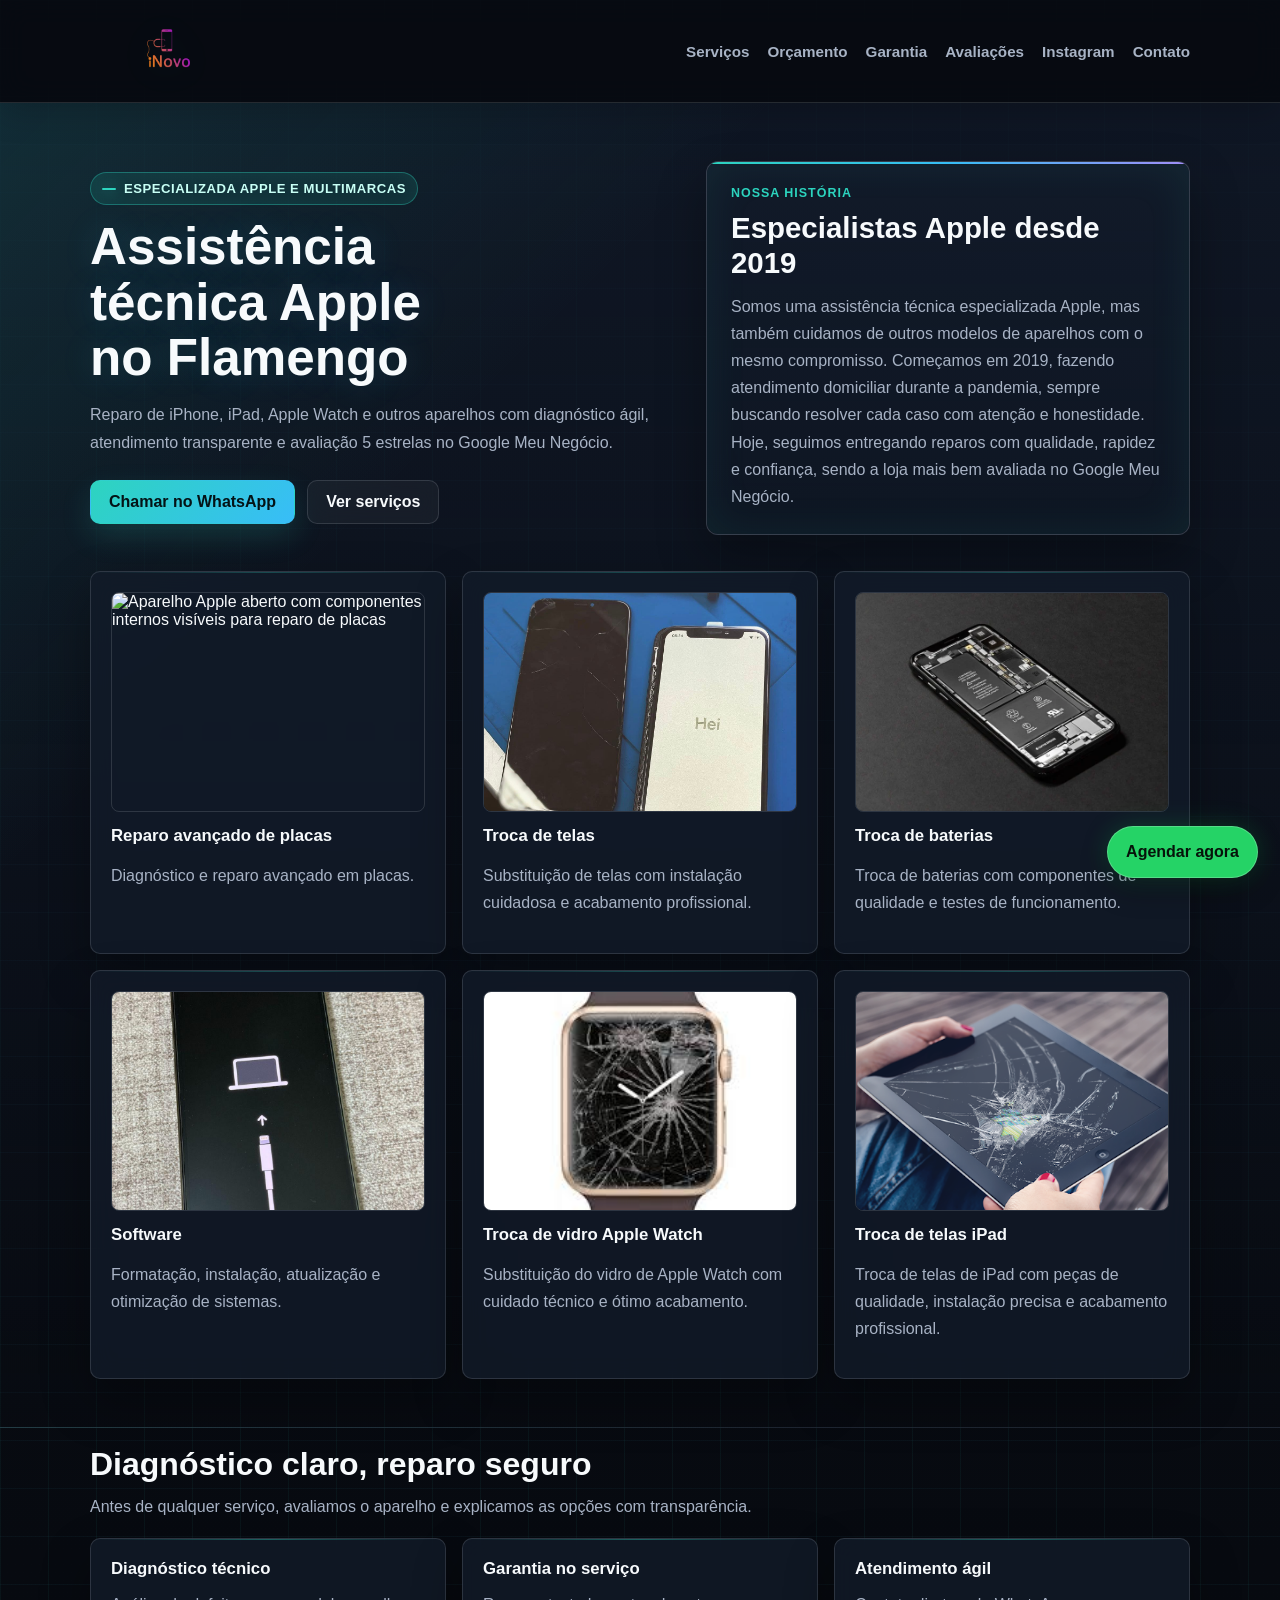
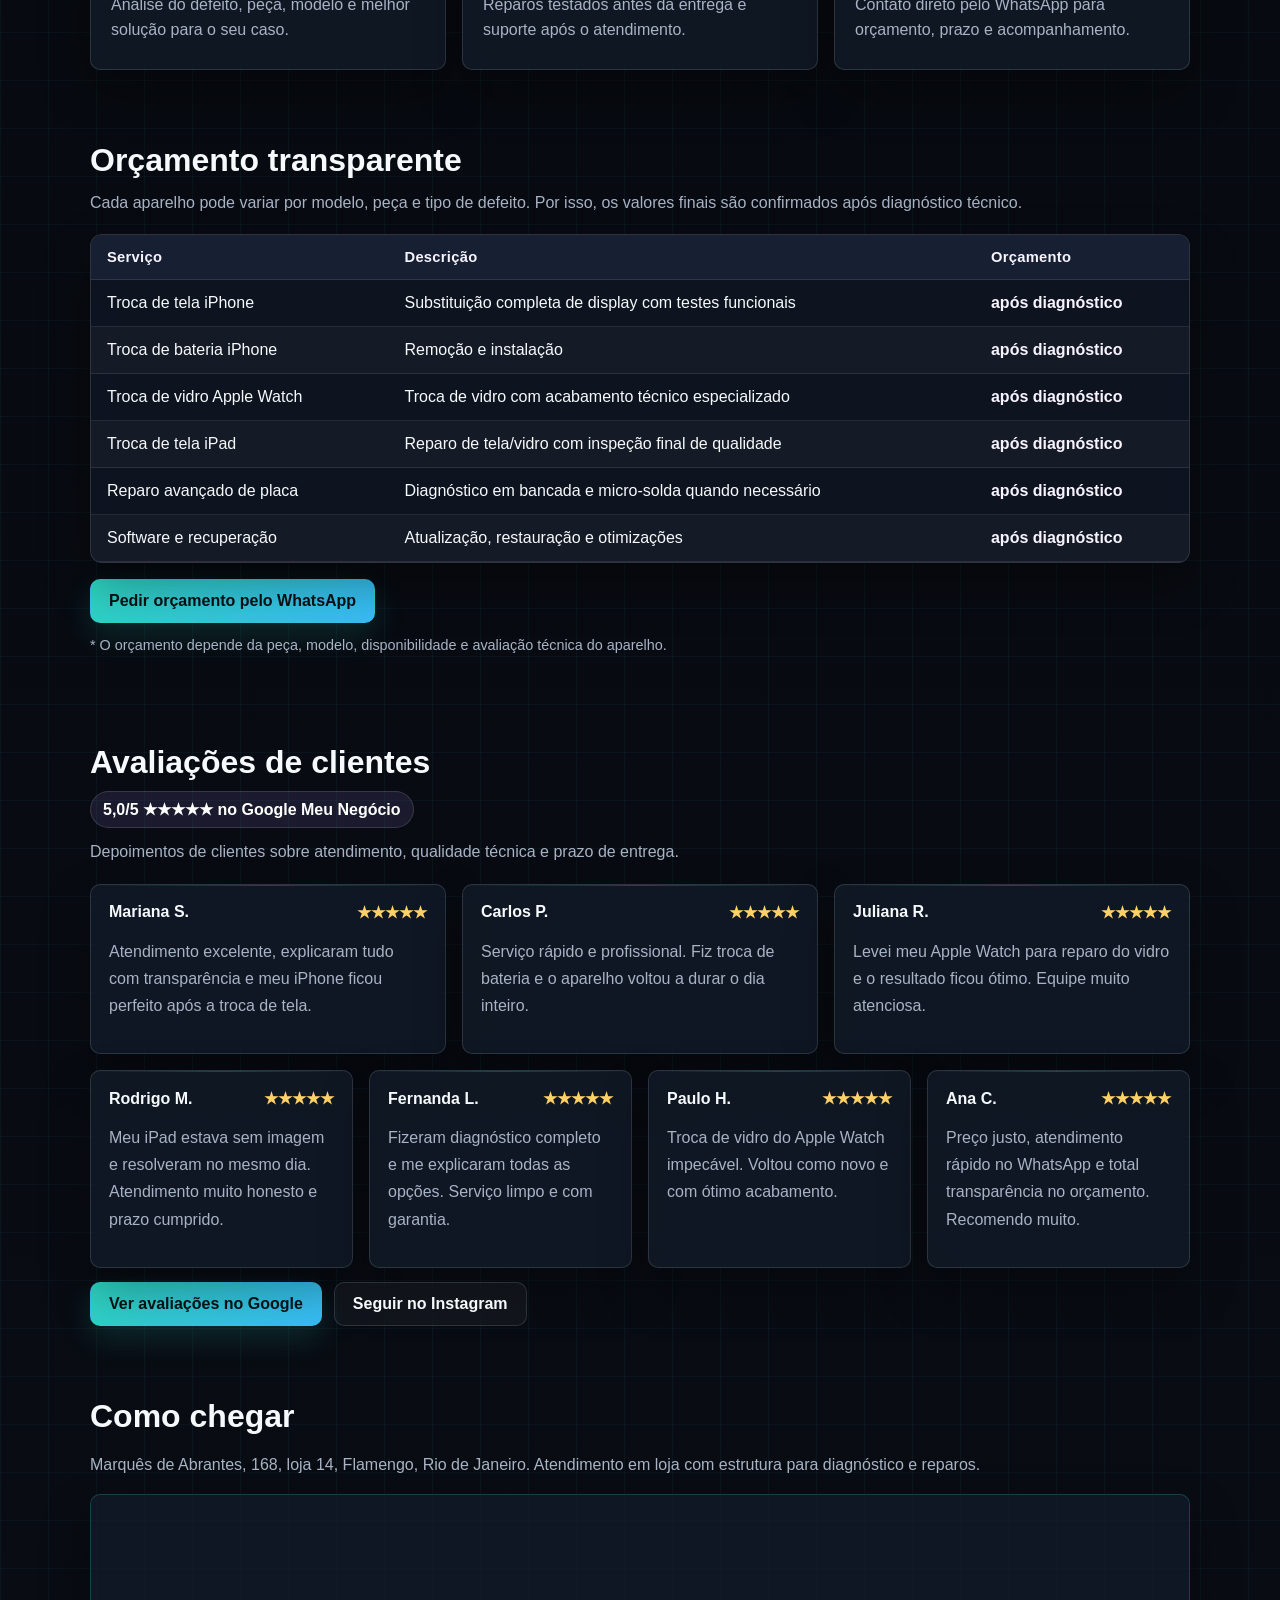
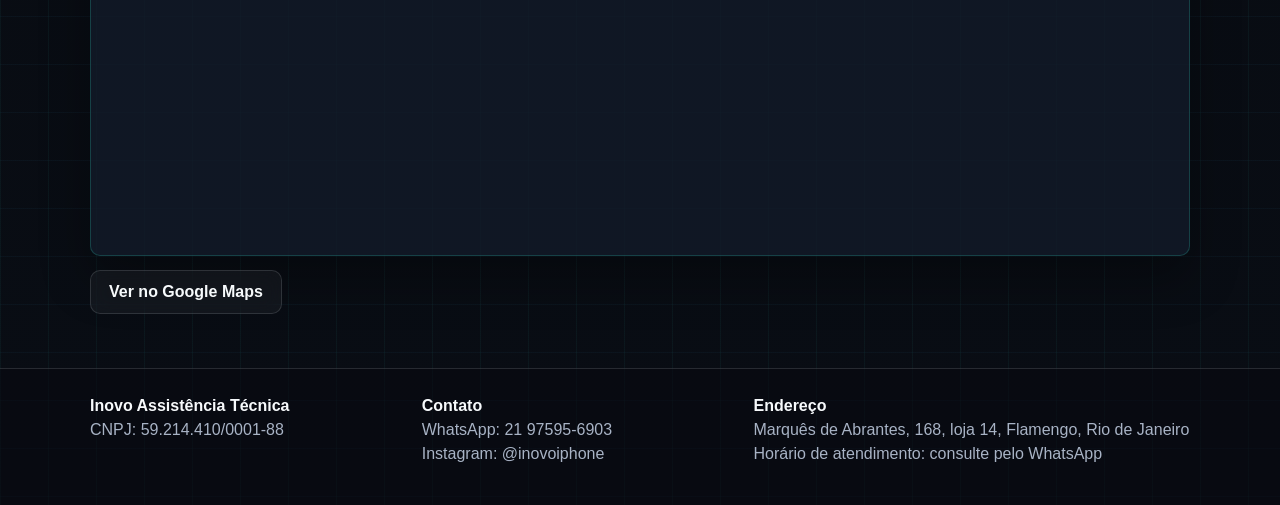
==== index.html @ fde315d7 "Improve trust and conversion copy" ====
﻿<!DOCTYPE html>
<html lang="pt-BR">
<head>
  <meta charset="UTF-8" />
  <meta name="viewport" content="width=device-width, initial-scale=1.0" />
  <title>Inovo Assistência Técnica | Especializada Apple</title>
  <meta name="description" content="Assistência técnica especializada em iPhone, iPad e Apple Watch. Diagnóstico rápido e transparente." />
  <meta name="referrer" content="strict-origin-when-cross-origin" />
  <meta http-equiv="Content-Security-Policy" content="default-src 'self'; img-src 'self' data: https://images.pexels.com; style-src 'self' https://fonts.googleapis.com; font-src https://fonts.gstatic.com; frame-src https://www.google.com https://maps.google.com; connect-src 'self'; script-src 'self'; object-src 'none'; base-uri 'self'; form-action 'self'; frame-ancestors 'self'; upgrade-insecure-requests" />
  <meta http-equiv="X-Content-Type-Options" content="nosniff" />
  <link rel="preconnect" href="https://fonts.googleapis.com">
  <link rel="preconnect" href="https://fonts.gstatic.com" crossorigin>
  <link href="https://fonts.googleapis.com/css2?family=Inter:wght@400;500;600;700;800&display=swap" rel="stylesheet">
  <link rel="stylesheet" href="./style.css">
</head>
<body>
  <header>
    <div class="container nav">
      <div class="logo">
        <img src="./LOGO-INOV-fundo-ransparente.png" alt="Logo Inovo Assistência Técnica" />
      </div>
      <nav class="nav-links" aria-label="Navegação principal">
        <a href="#servicos">Serviços</a>
        <a href="#precos">Orçamento</a>
        <a href="#confianca">Garantia</a>
        <a href="#avaliacoes">Avaliações</a>
        <a href="https://www.instagram.com/inovoiphone/" target="_blank" rel="noopener noreferrer">Instagram</a>
        <a href="#contato">Contato</a>
      </nav>
    </div>
  </header>

  <main>
    <section class="hero">
      <div class="container">
        <div class="hero-inner">
          <div class="hero-copy">
            <span class="hero-kicker">Especializada Apple e multimarcas</span>
            <h1>Assistência técnica Apple no Flamengo</h1>
            <p>Reparo de iPhone, iPad, Apple Watch e outros aparelhos com diagnóstico ágil, atendimento transparente e avaliação 5 estrelas no Google Meu Negócio.</p>
            <div class="actions">
              <a class="btn btn-primary" href="https://wa.me/5521975956903?text=Ol%C3%A1%2C%20quero%20solicitar%20um%20or%C3%A7amento." target="_blank" rel="noopener noreferrer">Chamar no WhatsApp</a>
              <a class="btn btn-ghost" href="#servicos">Ver serviços</a>
            </div>
          </div>
          <div class="story-panel">
            <span class="story-eyebrow">Nossa história</span>
            <h2>Especialistas Apple desde 2019</h2>
            <p>Somos uma assistência técnica especializada Apple, mas também cuidamos de outros modelos de aparelhos com o mesmo compromisso. Começamos em 2019, fazendo atendimento domiciliar durante a pandemia, sempre buscando resolver cada caso com atenção e honestidade. Hoje, seguimos entregando reparos com qualidade, rapidez e confiança, sendo a loja mais bem avaliada no Google Meu Negócio.</p>
          </div>
        </div>

        <div class="grid" id="servicos">
          <article class="card">
            <img class="service-image" src="https://images.pexels.com/photos/6755132/pexels-photo-6755132.jpeg?auto=compress&amp;cs=tinysrgb&amp;w=1200" alt="Aparelho Apple aberto com componentes internos visíveis para reparo de placas" loading="lazy" />
            <h3>Reparo avançado de placas</h3>
            <p>Diagnóstico e reparo avançado em placas.</p>
          </article>
          <article class="card">
            <img class="service-image" src="./inovo troca de tela.jpeg" alt="iPhone com tela quebrada para serviço de troca de telas" loading="lazy" />
            <h3>Troca de telas</h3>
            <p>Substituição de telas com instalação cuidadosa e acabamento profissional.</p>
          </article>
          <article class="card">
            <img class="service-image" src="./740043.webp" alt="iPhone aberto com bateria em destaque para troca de bateria" loading="lazy" />
            <h3>Troca de baterias</h3>
            <p>Troca de baterias com componentes de qualidade e testes de funcionamento.</p>
          </article>
          <article class="card">
            <img class="service-image" src="./qri4t9t5kdfc1.jpeg" alt="iPhone em modo de recuperação DFU para serviço de software" loading="lazy" />
            <h3>Software</h3>
            <p>Formatação, instalação, atualização e otimização de sistemas.</p>
          </article>
          <article class="card">
            <img class="service-image" src="./images (3).jfif" alt="Apple Watch com vidro quebrado para serviço de troca de vidro" loading="lazy" />
            <h3>Troca de vidro Apple Watch</h3>
            <p>Substituição do vidro de Apple Watch com cuidado técnico e ótimo acabamento.</p>
          </article>
          <article class="card">
            <img class="service-image" src="./ipad2.webp" alt="iPad com tela danificada para serviço de troca de telas" loading="lazy" />
            <h3>Troca de telas iPad</h3>
            <p>Troca de telas de iPad com peças de qualidade, instalação precisa e acabamento profissional.</p>
          </article>
        </div>
      </div>
    </section>

    <section class="trust" id="confianca">
      <div class="container">
        <h2 class="section-title">Diagnóstico claro, reparo seguro</h2>
        <p class="section-subtitle">Antes de qualquer serviço, avaliamos o aparelho e explicamos as opções com transparência.</p>
        <div class="trust-grid">
          <article class="trust-card">
            <strong>Diagnóstico técnico</strong>
            <span>Análise do defeito, peça, modelo e melhor solução para o seu caso.</span>
          </article>
          <article class="trust-card">
            <strong>Garantia no serviço</strong>
            <span>Reparos testados antes da entrega e suporte após o atendimento.</span>
          </article>
          <article class="trust-card">
            <strong>Atendimento ágil</strong>
            <span>Contato direto pelo WhatsApp para orçamento, prazo e acompanhamento.</span>
          </article>
        </div>
      </div>
    </section>

    <section class="pricing" id="precos">
      <div class="container">
        <h2 class="section-title">Orçamento transparente</h2>
        <p class="section-subtitle">Cada aparelho pode variar por modelo, peça e tipo de defeito. Por isso, os valores finais são confirmados após diagnóstico técnico.</p>
        <div class="table-wrap" role="region" aria-label="Orçamento dos serviços">
          <table>
            <thead>
              <tr>
                <th>Serviço</th>
                <th>Descrição</th>
                <th>Orçamento</th>
              </tr>
            </thead>
            <tbody>
              <tr>
                <td>Troca de tela iPhone</td>
                <td>Substituição completa de display com testes funcionais</td>
                <td class="price">após diagnóstico</td>
              </tr>
              <tr>
                <td>Troca de bateria iPhone</td>
                <td>Remoção e instalação</td>
                <td class="price">após diagnóstico</td>
              </tr>
              <tr>
                <td>Troca de vidro Apple Watch</td>
                <td>Troca de vidro com acabamento técnico especializado</td>
                <td class="price">após diagnóstico</td>
              </tr>
              <tr>
                <td>Troca de tela iPad</td>
                <td>Reparo de tela/vidro com inspeção final de qualidade</td>
                <td class="price">após diagnóstico</td>
              </tr>
              <tr>
                <td>Reparo avançado de placa</td>
                <td>Diagnóstico em bancada e micro-solda quando necessário</td>
                <td class="price">após diagnóstico</td>
              </tr>
              <tr>
                <td>Software e recuperação</td>
                <td>Atualização, restauração e otimizações</td>
                <td class="price">após diagnóstico</td>
              </tr>
            </tbody>
          </table>
        </div>
        <div class="section-actions">
          <a class="btn btn-primary" href="https://wa.me/5521975956903?text=Ol%C3%A1%2C%20quero%20solicitar%20um%20or%C3%A7amento." target="_blank" rel="noopener noreferrer">Pedir orçamento pelo WhatsApp</a>
        </div>
        <p class="price-note">* O orçamento depende da peça, modelo, disponibilidade e avaliação técnica do aparelho.</p>
      </div>
    </section>

    <section class="reviews" id="avaliacoes">
      <div class="container">
        <h2 class="section-title">Avaliações de clientes</h2>
        <div class="rating-highlight" aria-label="Nota média de avaliações">5,0/5 ★★★★★ no Google Meu Negócio</div>
        <p class="section-subtitle">Depoimentos de clientes sobre atendimento, qualidade técnica e prazo de entrega.</p>

        <div class="reviews-grid">
          <article class="review-card">
            <div class="review-top">
              <span class="review-name">Mariana S.</span>
              <span class="stars" aria-label="5 estrelas">★★★★★</span>
            </div>
            <p>Atendimento excelente, explicaram tudo com transparência e meu iPhone ficou perfeito após a troca de tela.</p>
          </article>

          <article class="review-card">
            <div class="review-top">
              <span class="review-name">Carlos P.</span>
              <span class="stars" aria-label="5 estrelas">★★★★★</span>
            </div>
            <p>Serviço rápido e profissional. Fiz troca de bateria e o aparelho voltou a durar o dia inteiro.</p>
          </article>

          <article class="review-card">
            <div class="review-top">
              <span class="review-name">Juliana R.</span>
              <span class="stars" aria-label="5 estrelas">★★★★★</span>
            </div>
            <p>Levei meu Apple Watch para reparo do vidro e o resultado ficou ótimo. Equipe muito atenciosa.</p>
          </article>
        </div>

        <div class="reviews-grid more" aria-label="Mais avaliações de clientes">
          <article class="review-card">
            <div class="review-top">
              <span class="review-name">Rodrigo M.</span>
              <span class="stars" aria-label="5 estrelas">★★★★★</span>
            </div>
            <p>Meu iPad estava sem imagem e resolveram no mesmo dia. Atendimento muito honesto e prazo cumprido.</p>
          </article>
          <article class="review-card">
            <div class="review-top">
              <span class="review-name">Fernanda L.</span>
              <span class="stars" aria-label="5 estrelas">★★★★★</span>
            </div>
            <p>Fizeram diagnóstico completo e me explicaram todas as opções. Serviço limpo e com garantia.</p>
          </article>
          <article class="review-card">
            <div class="review-top">
              <span class="review-name">Paulo H.</span>
              <span class="stars" aria-label="5 estrelas">★★★★★</span>
            </div>
            <p>Troca de vidro do Apple Watch impecável. Voltou como novo e com ótimo acabamento.</p>
          </article>
          <article class="review-card">
            <div class="review-top">
              <span class="review-name">Ana C.</span>
              <span class="stars" aria-label="5 estrelas">★★★★★</span>
            </div>
            <p>Preço justo, atendimento rápido no WhatsApp e total transparência no orçamento. Recomendo muito.</p>
          </article>
        </div>

        <div class="location-actions">
          <a class="btn btn-primary" href="https://g.page/r/CS5fqN80SleUEAE/review" target="_blank" rel="noopener noreferrer">Ver avaliações no Google</a>
          <a class="btn btn-ghost" href="https://www.instagram.com/inovoiphone/" target="_blank" rel="noopener noreferrer">Seguir no Instagram</a>
        </div>
      </div>
    </section>

    <section class="location" id="mapa">
      <div class="container">
        <h2 class="section-title">Como chegar</h2>
        <p>Marquês de Abrantes, 168, loja 14, Flamengo, Rio de Janeiro. Atendimento em loja com estrutura para diagnóstico e reparos.</p>
        <div class="map-wrap">
          <iframe
            src="https://www.google.com/maps?q=Marqu%C3%AAs%20de%20Abrantes%2C%20168%2C%20loja%2014%2C%20Flamengo%2C%20Rio%20de%20Janeiro&output=embed"
            loading="lazy"
            referrerpolicy="no-referrer-when-downgrade"
            sandbox="allow-scripts allow-same-origin allow-popups allow-forms"
            title="Mapa da loja Inovo Assistência Técnica">
          </iframe>
        </div>
        <div class="location-actions">
          <a class="btn btn-ghost" href="https://maps.google.com/?q=Marqu%C3%AAs%20de%20Abrantes%2C%20168%2C%20loja%2014%2C%20Flamengo%2C%20Rio%20de%20Janeiro" target="_blank" rel="noopener noreferrer">Ver no Google Maps</a>
        </div>
      </div>
    </section>
  </main>

  <a class="whatsapp-float" href="https://wa.me/5521975956903?text=Ol%C3%A1%2C%20vim%20pelo%20site%20e%20quero%20atendimento." target="_blank" rel="noopener noreferrer" aria-label="Atendimento rápido e transparente pelo WhatsApp">
    <span>Agendar agora</span>
  </a>

  <footer id="contato">
    <div class="container footer-grid">
      <div>
        <strong>Inovo Assistência Técnica</strong>
        <span>CNPJ: 59.214.410/0001-88</span>
      </div>
      <div>
        <strong>Contato</strong>
        <a href="https://wa.me/5521975956903?text=Ol%C3%A1%2C%20vim%20pelo%20site%20e%20quero%20atendimento." target="_blank" rel="noopener noreferrer">WhatsApp: 21 97595-6903</a>
        <a href="https://www.instagram.com/inovoiphone/" target="_blank" rel="noopener noreferrer">Instagram: @inovoiphone</a>
      </div>
      <div>
        <strong>Endereço</strong>
        <span>Marquês de Abrantes, 168, loja 14, Flamengo, Rio de Janeiro</span>
        <span>Horário de atendimento: consulte pelo WhatsApp</span>
      </div>
    </div>
  </footer>
</body>
</html>
---- style.css ----
﻿    :root{
      --bg:#070a10;
      --surface:rgba(15,23,36,.82);
      --card:rgba(18,27,42,.78);
      --line:rgba(226,232,240,.14);
      --line-strong:rgba(45,212,191,.38);
      --text:#f7fafc;
      --muted:#a8b3c5;
      --primary:#2dd4bf;
      --primary-2:#38bdf8;
      --accent:#a78bfa;
      --success:#25d366;
      --radius:10px;
      --shadow:0 22px 50px rgba(0,0,0,.32);
      --max:1100px;
    }
    *{box-sizing:border-box}
    html,body{margin:0;padding:0;font-family:'Inter',sans-serif;background:var(--bg);color:var(--text)}
    body{
      background:
        linear-gradient(90deg,rgba(45,212,191,.055) 1px,transparent 1px),
        linear-gradient(180deg,rgba(56,189,248,.045) 1px,transparent 1px),
        linear-gradient(180deg,#0b1019 0%,#070a10 42%,#090d14 100%);
      background-size:48px 48px,48px 48px,100% 100%;
    }
    body::before{
      content:"";
      position:fixed;
      inset:0;
      pointer-events:none;
      background:
        linear-gradient(115deg,transparent 0 18%,rgba(45,212,191,.08) 18.2%,transparent 18.6% 54%,rgba(56,189,248,.07) 54.2%,transparent 54.6%),
        linear-gradient(180deg,rgba(255,255,255,.04),transparent 22%);
      opacity:.55;
      z-index:-1;
    }
    a{text-decoration:none;color:inherit}
    .container{width:min(var(--max),92%);margin-inline:auto}
    header{
      position:sticky;top:0;z-index:40;background:rgba(7,10,16,.82);
      backdrop-filter:blur(14px);border-bottom:1px solid var(--line);
      box-shadow:0 10px 30px rgba(0,0,0,.18);
    }
    .nav{display:flex;justify-content:space-between;align-items:center;padding:8px 0}
    .logo{display:flex;align-items:center;gap:10px;font-weight:800}
    .logo img{
      height:86px;
      width:auto;
      display:block;
      filter:drop-shadow(0 0 18px rgba(45,212,191,.12));
    }
    .nav-links{display:flex;gap:18px;color:var(--muted);font-weight:600;font-size:.95rem}
    .nav-links a{position:relative;padding:8px 0}
    .nav-links a::after{
      content:"";
      position:absolute;
      left:0;
      right:0;
      bottom:0;
      height:1px;
      background:linear-gradient(90deg,var(--primary),var(--primary-2));
      transform:scaleX(0);
      transform-origin:left;
      transition:.2s ease;
    }
    .nav-links a:hover{color:var(--text)}
    .nav-links a:hover::after{transform:scaleX(1)}
    .hero{
      padding:58px 0 48px;
      background:
        linear-gradient(135deg,rgba(45,212,191,.12),transparent 30%),
        linear-gradient(180deg,rgba(16,24,39,.8) 0%,rgba(7,10,16,.18) 100%);
      border-bottom:1px solid rgba(226,232,240,.08);
    }
    .hero-inner{
      display:grid;
      grid-template-columns:minmax(0,1fr) minmax(320px,44%);
      gap:34px;
      align-items:center;
    }
    .hero-copy{max-width:640px}
    .hero-kicker{
      display:inline-flex;
      align-items:center;
      gap:8px;
      margin-bottom:14px;
      padding:8px 11px;
      border:1px solid var(--line-strong);
      border-radius:999px;
      background:rgba(45,212,191,.08);
      color:#c8fff5;
      font-size:.82rem;
      font-weight:800;
      letter-spacing:.04em;
      text-transform:uppercase;
      box-shadow:0 0 24px rgba(45,212,191,.08) inset;
    }
    .hero-kicker::before{
      content:"";
      width:14px;
      height:2px;
      border-radius:999px;
      background:var(--primary);
      box-shadow:0 0 16px var(--primary);
    }
    .story-panel{
      position:relative;
      padding:24px;
      background:linear-gradient(180deg,rgba(18,27,42,.86),rgba(15,23,36,.72));
      border:1px solid rgba(226,232,240,.18);
      border-radius:12px;
      box-shadow:var(--shadow);
      overflow:hidden;
      backdrop-filter:blur(14px);
    }
    .story-panel::before{
      content:"";
      position:absolute;
      inset:0 0 auto;
      height:2px;
      background:linear-gradient(90deg,var(--primary),var(--primary-2),var(--accent));
    }
    .story-panel::after{
      content:"";
      position:absolute;
      inset:0;
      border-radius:12px;
      pointer-events:none;
      box-shadow:0 0 45px rgba(45,212,191,.08) inset;
    }
    .story-eyebrow{
      display:block;
      margin-bottom:10px;
      color:var(--primary);
      font-size:.78rem;
      font-weight:800;
      letter-spacing:.08em;
      text-transform:uppercase;
    }
    .story-panel h2{
      margin:0 0 12px;
      font-size:clamp(1.35rem,2.3vw,1.9rem);
      line-height:1.2;
    }
    .story-panel p{margin:0}
    .whatsapp-float{
      position:fixed;
      right:22px;
      bottom:22px;
      z-index:60;
      display:inline-flex;
      align-items:center;
      min-height:52px;
      padding:0 18px;
      border-radius:999px;
      background:var(--success);
      color:#06130a;
      font-weight:800;
      box-shadow:0 12px 28px rgba(0,0,0,.28),0 0 26px rgba(37,211,102,.22);
      border:1px solid rgba(255,255,255,.22);
      transition:.2s ease;
    }
    .whatsapp-float:hover{transform:translateY(-1px)}
    h1{
      font-size:clamp(2.25rem,4vw,3.6rem);
      line-height:1.08;
      margin:0 0 16px;
      max-width:12ch;
      text-shadow:0 0 34px rgba(56,189,248,.18);
    }
    p{color:var(--muted);line-height:1.7}
    .actions{display:flex;gap:12px;flex-wrap:wrap;margin-top:24px}
    .btn{
      display:inline-flex;align-items:center;justify-content:center;padding:12px 18px;border-radius:10px;
      border:1px solid transparent;font-weight:700;cursor:pointer;transition:.2s ease;
    }
    .btn-primary{
      background:linear-gradient(135deg,var(--primary),var(--primary-2));
      color:#041316;
      box-shadow:0 12px 30px rgba(45,212,191,.16);
    }
    .btn-primary:hover{transform:translateY(-1px);box-shadow:0 16px 36px rgba(45,212,191,.22)}
    .btn-ghost{border-color:var(--line);background:rgba(255,255,255,.045);color:var(--text);backdrop-filter:blur(10px)}
    .btn-ghost:hover{border-color:var(--line-strong);background:rgba(45,212,191,.08)}
    .grid{
      display:grid;grid-template-columns:repeat(3,minmax(0,1fr));gap:16px;margin-top:36px
    }
    .card{
      position:relative;
      background:var(--card);border:1px solid var(--line);border-radius:var(--radius);
      padding:20px;box-shadow:var(--shadow);
      overflow:hidden;
      backdrop-filter:blur(12px);
      transition:.22s ease;
    }
    .card::before,.review-card::before{
      content:"";
      position:absolute;
      inset:0 0 auto;
      height:1px;
      background:linear-gradient(90deg,transparent,var(--line-strong),transparent);
      opacity:.7;
    }
    .card:hover,.review-card:hover{transform:translateY(-3px);border-color:rgba(45,212,191,.28)}
    .card h3{margin:0 0 8px;font-size:1.05rem}
    .service-image{
      width:100%;
      height:220px;
      object-fit:cover;
      object-position:center;
      border-radius:8px;
      border:1px solid var(--line);
      margin-bottom:14px;
      display:block;
      background:transparent;
      padding:0;
    }
    .trust,.location,.pricing,.reviews{padding:18px 0 54px}
    .section-title{font-size:clamp(1.4rem,3vw,2rem);margin:0 0 10px}
    .section-subtitle{margin:0 0 18px}
    .section-actions{display:flex;gap:12px;flex-wrap:wrap;margin-top:16px}
    .trust-grid{
      display:grid;
      grid-template-columns:repeat(3,minmax(0,1fr));
      gap:16px;
      margin-top:18px;
    }
    .trust-card{
      position:relative;
      display:grid;
      gap:8px;
      min-height:132px;
      padding:20px;
      border:1px solid var(--line);
      border-radius:var(--radius);
      background:var(--card);
      box-shadow:var(--shadow);
      overflow:hidden;
      backdrop-filter:blur(12px);
    }
    .trust-card::before{
      content:"";
      position:absolute;
      inset:0 0 auto;
      height:1px;
      background:linear-gradient(90deg,transparent,var(--line-strong),transparent);
    }
    .trust-card strong{
      color:var(--text);
      font-size:1.05rem;
    }
    .trust-card span{
      color:var(--muted);
      line-height:1.55;
    }
    .table-wrap{
      border:1px solid rgba(248,244,255,.14);
      border-radius:12px;
      overflow:auto;
      background:var(--surface);
      box-shadow:var(--shadow);
      backdrop-filter:blur(12px);
    }
    table{
      width:100%;
      border-collapse:collapse;
      min-width:640px;
    }
    th,td{
      padding:14px 16px;
      text-align:left;
      border-bottom:1px solid rgba(248,244,255,.1);
    }
    th{
      color:#f8f4ff;
      background:#162032;
      font-size:.92rem;
      letter-spacing:.02em;
    }
    tbody tr:nth-child(even){background:rgba(255,255,255,.03)}
    tbody tr:hover{background:rgba(255,255,255,.05)}
    td{color:var(--text)}
    .price{font-weight:800;color:#f8f4ff;white-space:nowrap}
    .price-note{font-size:.9rem;margin-top:10px}
    .reviews-grid{
      display:grid;
      grid-template-columns:repeat(3,minmax(0,1fr));
      gap:16px;
      margin-top:14px;
    }
    .reviews-grid.more{
      margin-top:16px;
      grid-template-columns:repeat(4,minmax(0,1fr));
    }
    .review-card{
      position:relative;
      background:var(--card);
      border:1px solid var(--line);
      border-radius:var(--radius);
      padding:18px;
      box-shadow:var(--shadow);
      overflow:hidden;
      transition:.22s ease;
      backdrop-filter:blur(12px);
    }
    .review-top{
      display:flex;
      justify-content:space-between;
      gap:10px;
      align-items:center;
      margin-bottom:8px;
    }
    .review-name{font-weight:700}
    .stars{color:#ffd166;font-weight:800}
    .rating-highlight{
      display:inline-flex;
      align-items:center;
      gap:8px;
      margin-bottom:10px;
      padding:8px 12px;
      border-radius:999px;
      border:1px solid var(--line);
      background:rgba(167,139,250,.12);
      color:#fff;
      font-weight:700;
    }
    .btn:focus-visible,
    .nav-links a:focus-visible{
      outline:2px solid #fff;
      outline-offset:2px;
      border-radius:10px;
    }
    .map-wrap{
      margin-top:16px;
      border:1px solid rgba(45,212,191,.22);
      border-radius:var(--radius);
      overflow:hidden;
      box-shadow:var(--shadow);
      background:var(--card);
    }
    .map-wrap iframe{width:100%;height:360px;border:0;display:block}
    .location-actions{display:flex;gap:12px;flex-wrap:wrap;margin-top:14px}
    footer{padding:28px 0 42px;color:var(--muted);border-top:1px solid var(--line);background:rgba(7,10,16,.58)}
    .footer-grid{
      display:grid;
      grid-template-columns:1fr 1fr 1.4fr;
      gap:20px;
    }
    .footer-grid div{
      display:grid;
      gap:6px;
      align-content:start;
    }
    .footer-grid strong{color:var(--text)}
    .footer-grid a:hover{color:var(--primary)}
    @media (max-width:900px){
      .hero-inner,.grid,.trust-grid,.reviews-grid,.reviews-grid.more,.footer-grid{grid-template-columns:1fr}
      .nav-links{display:none}
      .logo img{height:72px}
      .hero{padding:36px 0 40px}
      .map-wrap iframe{height:300px}
      th,td{padding:12px}
      .whatsapp-float{
        right:14px;
        bottom:14px;
        min-height:48px;
        padding:0 14px;
        font-size:.9rem;
      }
    }
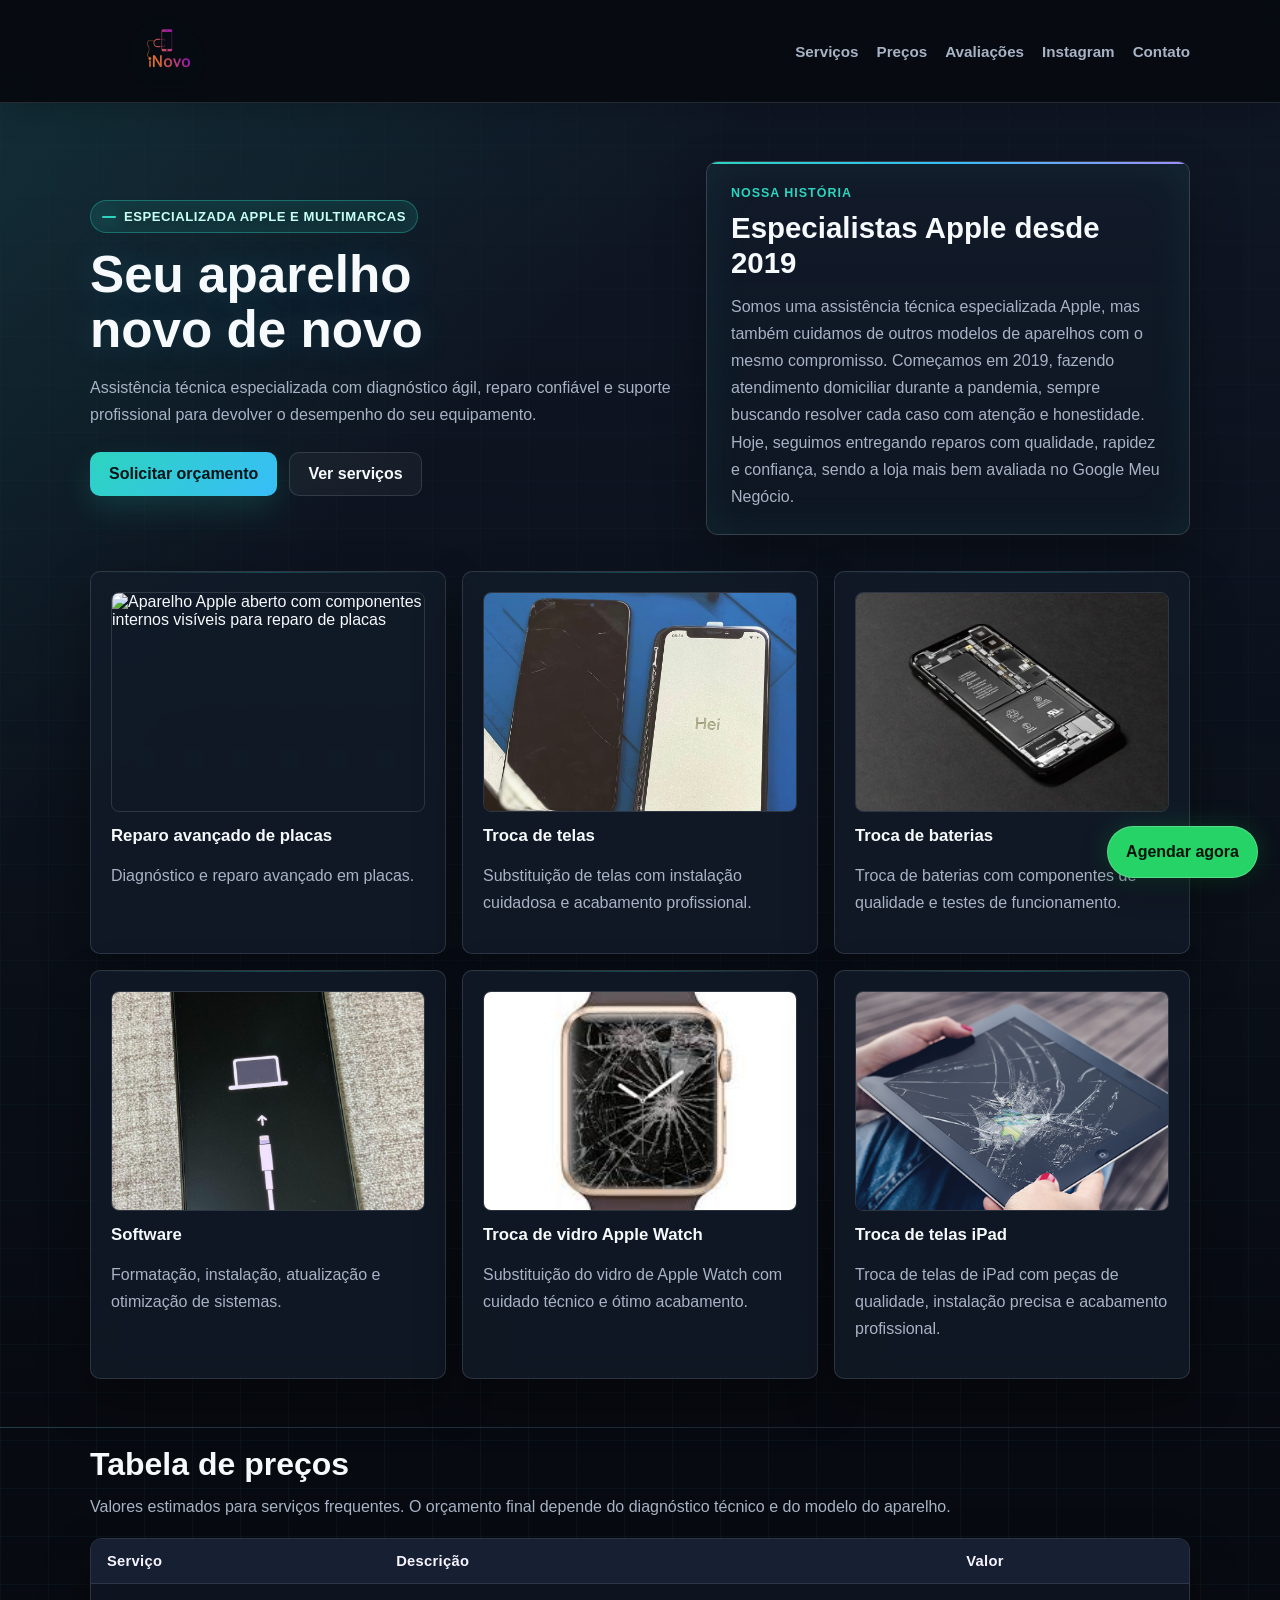
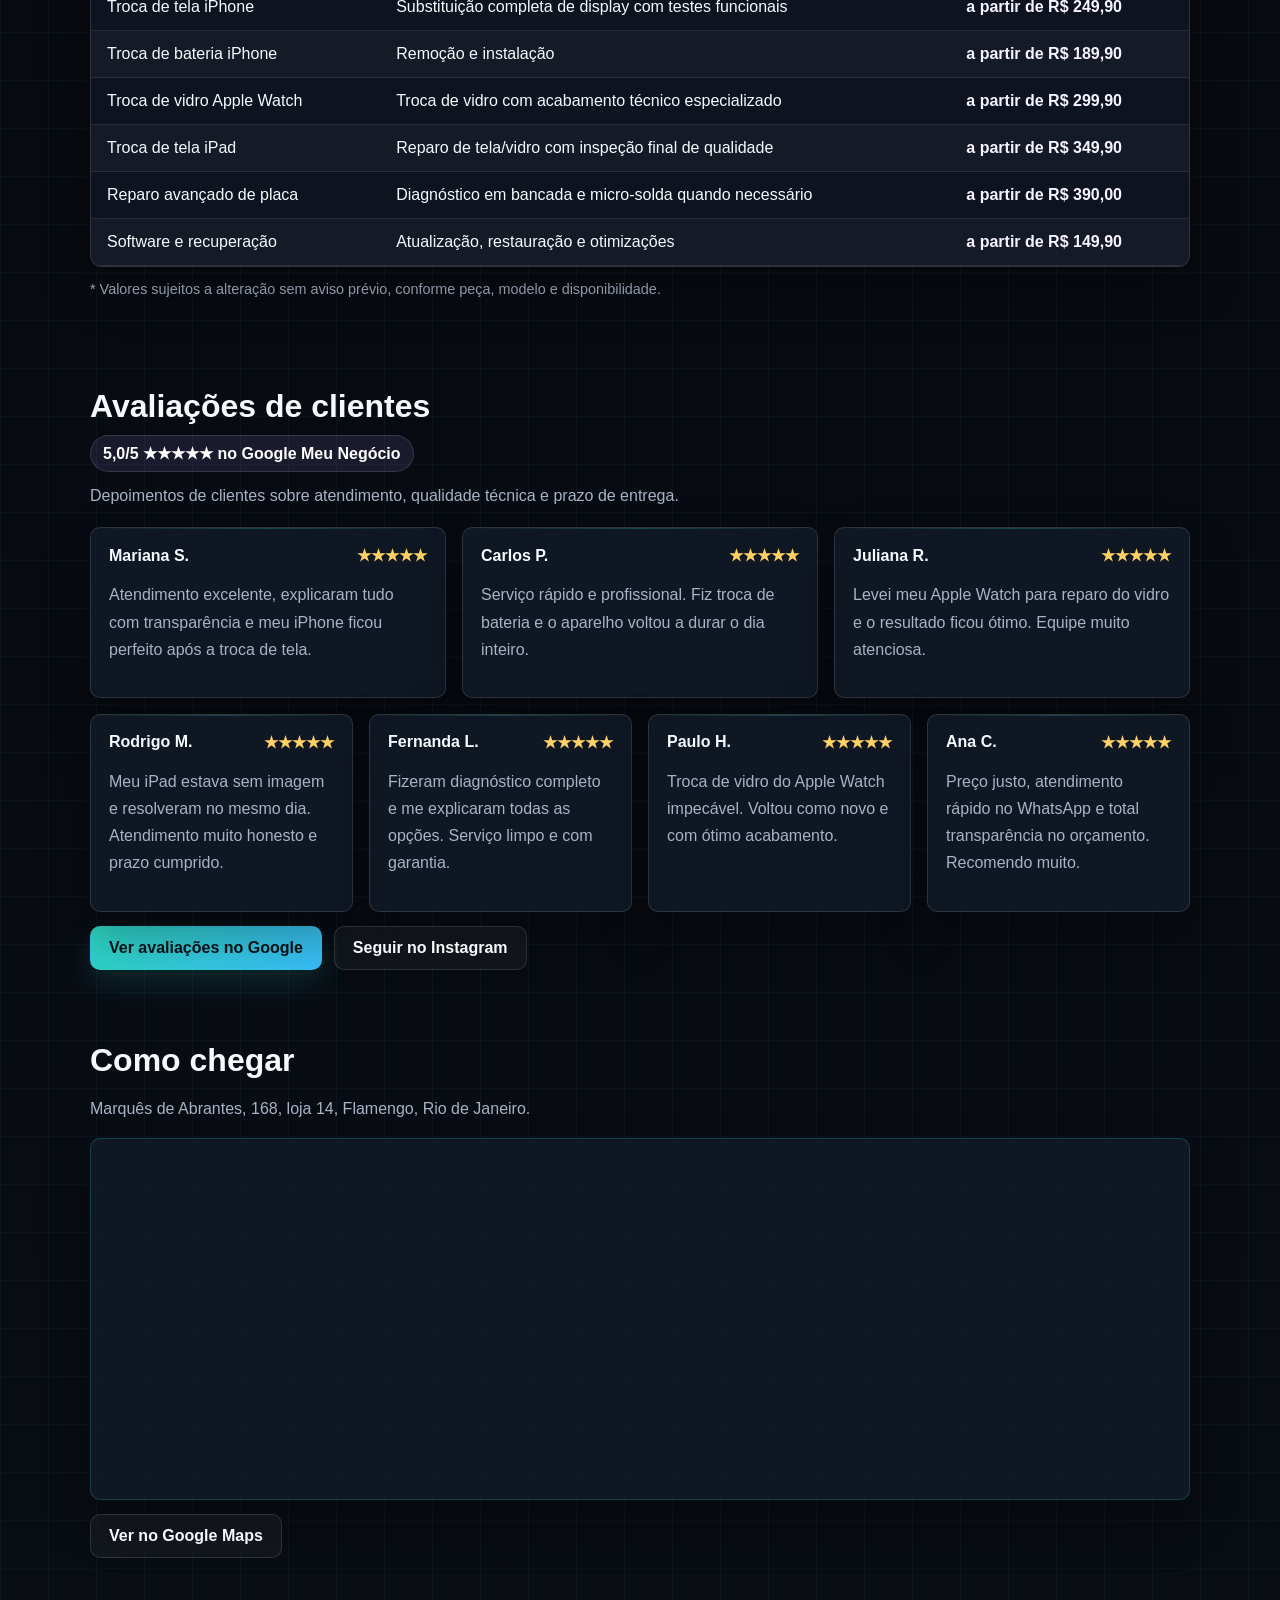
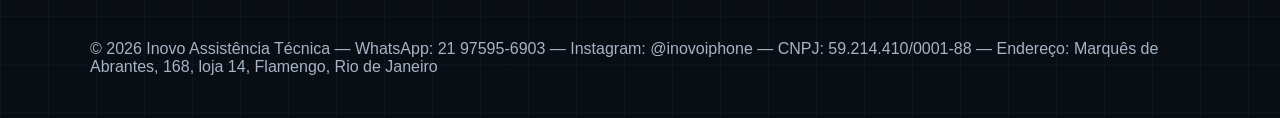
==== commit 664a980c: "Revert "Improve trust and conversion copy" This reverts commit fde315d72755f617bd01bf7aa9061e1cc9f46" ====
--- a/index.html
+++ b/index.html
@@ -21,8 +21,7 @@
       </div>
       <nav class="nav-links" aria-label="Navegação principal">
         <a href="#servicos">Serviços</a>
-        <a href="#precos">Orçamento</a>
-        <a href="#confianca">Garantia</a>
+        <a href="#precos">Preços</a>
         <a href="#avaliacoes">Avaliações</a>
         <a href="https://www.instagram.com/inovoiphone/" target="_blank" rel="noopener noreferrer">Instagram</a>
         <a href="#contato">Contato</a>
@@ -36,10 +35,10 @@
         <div class="hero-inner">
           <div class="hero-copy">
             <span class="hero-kicker">Especializada Apple e multimarcas</span>
-            <h1>Assistência técnica Apple no Flamengo</h1>
-            <p>Reparo de iPhone, iPad, Apple Watch e outros aparelhos com diagnóstico ágil, atendimento transparente e avaliação 5 estrelas no Google Meu Negócio.</p>
+            <h1>Seu aparelho novo de novo</h1>
+            <p>Assistência técnica especializada com diagnóstico ágil, reparo confiável e suporte profissional para devolver o desempenho do seu equipamento.</p>
             <div class="actions">
-              <a class="btn btn-primary" href="https://wa.me/5521975956903?text=Ol%C3%A1%2C%20quero%20solicitar%20um%20or%C3%A7amento." target="_blank" rel="noopener noreferrer">Chamar no WhatsApp</a>
+              <a class="btn btn-primary" href="https://wa.me/5521975956903?text=Ol%C3%A1%2C%20quero%20solicitar%20um%20or%C3%A7amento." target="_blank" rel="noopener noreferrer">Solicitar orçamento</a>
               <a class="btn btn-ghost" href="#servicos">Ver serviços</a>
             </div>
           </div>
@@ -84,79 +83,54 @@
         </div>
       </div>
     </section>
-
-    <section class="trust" id="confianca">
-      <div class="container">
-        <h2 class="section-title">Diagnóstico claro, reparo seguro</h2>
-        <p class="section-subtitle">Antes de qualquer serviço, avaliamos o aparelho e explicamos as opções com transparência.</p>
-        <div class="trust-grid">
-          <article class="trust-card">
-            <strong>Diagnóstico técnico</strong>
-            <span>Análise do defeito, peça, modelo e melhor solução para o seu caso.</span>
-          </article>
-          <article class="trust-card">
-            <strong>Garantia no serviço</strong>
-            <span>Reparos testados antes da entrega e suporte após o atendimento.</span>
-          </article>
-          <article class="trust-card">
-            <strong>Atendimento ágil</strong>
-            <span>Contato direto pelo WhatsApp para orçamento, prazo e acompanhamento.</span>
-          </article>
-        </div>
-      </div>
-    </section>
-
     <section class="pricing" id="precos">
       <div class="container">
-        <h2 class="section-title">Orçamento transparente</h2>
-        <p class="section-subtitle">Cada aparelho pode variar por modelo, peça e tipo de defeito. Por isso, os valores finais são confirmados após diagnóstico técnico.</p>
-        <div class="table-wrap" role="region" aria-label="Orçamento dos serviços">
+        <h2 class="section-title">Tabela de preços</h2>
+        <p class="section-subtitle">Valores estimados para serviços frequentes. O orçamento final depende do diagnóstico técnico e do modelo do aparelho.</p>
+        <div class="table-wrap" role="region" aria-label="Tabela de preços dos serviços">
           <table>
             <thead>
               <tr>
                 <th>Serviço</th>
                 <th>Descrição</th>
-                <th>Orçamento</th>
+                <th>Valor</th>
               </tr>
             </thead>
             <tbody>
               <tr>
                 <td>Troca de tela iPhone</td>
                 <td>Substituição completa de display com testes funcionais</td>
-                <td class="price">após diagnóstico</td>
+                <td class="price">a partir de R$ 249,90</td>
               </tr>
               <tr>
                 <td>Troca de bateria iPhone</td>
                 <td>Remoção e instalação</td>
-                <td class="price">após diagnóstico</td>
+                <td class="price">a partir de R$ 189,90</td>
               </tr>
               <tr>
                 <td>Troca de vidro Apple Watch</td>
                 <td>Troca de vidro com acabamento técnico especializado</td>
-                <td class="price">após diagnóstico</td>
+                <td class="price">a partir de R$ 299,90</td>
               </tr>
               <tr>
                 <td>Troca de tela iPad</td>
                 <td>Reparo de tela/vidro com inspeção final de qualidade</td>
-                <td class="price">após diagnóstico</td>
+                <td class="price">a partir de R$ 349,90</td>
               </tr>
               <tr>
                 <td>Reparo avançado de placa</td>
                 <td>Diagnóstico em bancada e micro-solda quando necessário</td>
-                <td class="price">após diagnóstico</td>
+                <td class="price">a partir de R$ 390,00</td>
               </tr>
               <tr>
                 <td>Software e recuperação</td>
                 <td>Atualização, restauração e otimizações</td>
-                <td class="price">após diagnóstico</td>
+                <td class="price">a partir de R$ 149,90</td>
               </tr>
             </tbody>
           </table>
         </div>
-        <div class="section-actions">
-          <a class="btn btn-primary" href="https://wa.me/5521975956903?text=Ol%C3%A1%2C%20quero%20solicitar%20um%20or%C3%A7amento." target="_blank" rel="noopener noreferrer">Pedir orçamento pelo WhatsApp</a>
-        </div>
-        <p class="price-note">* O orçamento depende da peça, modelo, disponibilidade e avaliação técnica do aparelho.</p>
+        <p class="price-note">* Valores sujeitos a alteração sem aviso prévio, conforme peça, modelo e disponibilidade.</p>
       </div>
     </section>
 
@@ -233,7 +207,7 @@
     <section class="location" id="mapa">
       <div class="container">
         <h2 class="section-title">Como chegar</h2>
-        <p>Marquês de Abrantes, 168, loja 14, Flamengo, Rio de Janeiro. Atendimento em loja com estrutura para diagnóstico e reparos.</p>
+        <p>Marquês de Abrantes, 168, loja 14, Flamengo, Rio de Janeiro.</p>
         <div class="map-wrap">
           <iframe
             src="https://www.google.com/maps?q=Marqu%C3%AAs%20de%20Abrantes%2C%20168%2C%20loja%2014%2C%20Flamengo%2C%20Rio%20de%20Janeiro&output=embed"
@@ -255,21 +229,12 @@
   </a>
 
   <footer id="contato">
-    <div class="container footer-grid">
-      <div>
-        <strong>Inovo Assistência Técnica</strong>
-        <span>CNPJ: 59.214.410/0001-88</span>
-      </div>
-      <div>
-        <strong>Contato</strong>
-        <a href="https://wa.me/5521975956903?text=Ol%C3%A1%2C%20vim%20pelo%20site%20e%20quero%20atendimento." target="_blank" rel="noopener noreferrer">WhatsApp: 21 97595-6903</a>
-        <a href="https://www.instagram.com/inovoiphone/" target="_blank" rel="noopener noreferrer">Instagram: @inovoiphone</a>
-      </div>
-      <div>
-        <strong>Endereço</strong>
-        <span>Marquês de Abrantes, 168, loja 14, Flamengo, Rio de Janeiro</span>
-        <span>Horário de atendimento: consulte pelo WhatsApp</span>
-      </div>
+    <div class="container">
+      © 2026 Inovo Assistência Técnica — 
+      <a href="https://wa.me/5521975956903?text=Ol%C3%A1%2C%20vim%20pelo%20site%20e%20quero%20atendimento." target="_blank" rel="noopener noreferrer">WhatsApp: 21 97595-6903</a>
+      — <a href="https://www.instagram.com/inovoiphone/" target="_blank" rel="noopener noreferrer">Instagram: @inovoiphone</a>
+      — CNPJ: 59.214.410/0001-88
+      — Endereço: Marquês de Abrantes, 168, loja 14, Flamengo, Rio de Janeiro
     </div>
   </footer>
 </body>
--- a/style.css
+++ b/style.css
@@ -215,44 +215,9 @@
       background:transparent;
       padding:0;
     }
-    .trust,.location,.pricing,.reviews{padding:18px 0 54px}
+    .location,.pricing,.reviews{padding:18px 0 54px}
     .section-title{font-size:clamp(1.4rem,3vw,2rem);margin:0 0 10px}
     .section-subtitle{margin:0 0 18px}
-    .section-actions{display:flex;gap:12px;flex-wrap:wrap;margin-top:16px}
-    .trust-grid{
-      display:grid;
-      grid-template-columns:repeat(3,minmax(0,1fr));
-      gap:16px;
-      margin-top:18px;
-    }
-    .trust-card{
-      position:relative;
-      display:grid;
-      gap:8px;
-      min-height:132px;
-      padding:20px;
-      border:1px solid var(--line);
-      border-radius:var(--radius);
-      background:var(--card);
-      box-shadow:var(--shadow);
-      overflow:hidden;
-      backdrop-filter:blur(12px);
-    }
-    .trust-card::before{
-      content:"";
-      position:absolute;
-      inset:0 0 auto;
-      height:1px;
-      background:linear-gradient(90deg,transparent,var(--line-strong),transparent);
-    }
-    .trust-card strong{
-      color:var(--text);
-      font-size:1.05rem;
-    }
-    .trust-card span{
-      color:var(--muted);
-      line-height:1.55;
-    }
     .table-wrap{
       border:1px solid rgba(248,244,255,.14);
       border-radius:12px;
@@ -340,21 +305,9 @@
     }
     .map-wrap iframe{width:100%;height:360px;border:0;display:block}
     .location-actions{display:flex;gap:12px;flex-wrap:wrap;margin-top:14px}
-    footer{padding:28px 0 42px;color:var(--muted);border-top:1px solid var(--line);background:rgba(7,10,16,.58)}
-    .footer-grid{
-      display:grid;
-      grid-template-columns:1fr 1fr 1.4fr;
-      gap:20px;
-    }
-    .footer-grid div{
-      display:grid;
-      gap:6px;
-      align-content:start;
-    }
-    .footer-grid strong{color:var(--text)}
-    .footer-grid a:hover{color:var(--primary)}
+    footer{padding:28px 0 42px;color:var(--muted)}
     @media (max-width:900px){
-      .hero-inner,.grid,.trust-grid,.reviews-grid,.reviews-grid.more,.footer-grid{grid-template-columns:1fr}
+      .hero-inner,.grid,.reviews-grid,.reviews-grid.more{grid-template-columns:1fr}
       .nav-links{display:none}
       .logo img{height:72px}
       .hero{padding:36px 0 40px}
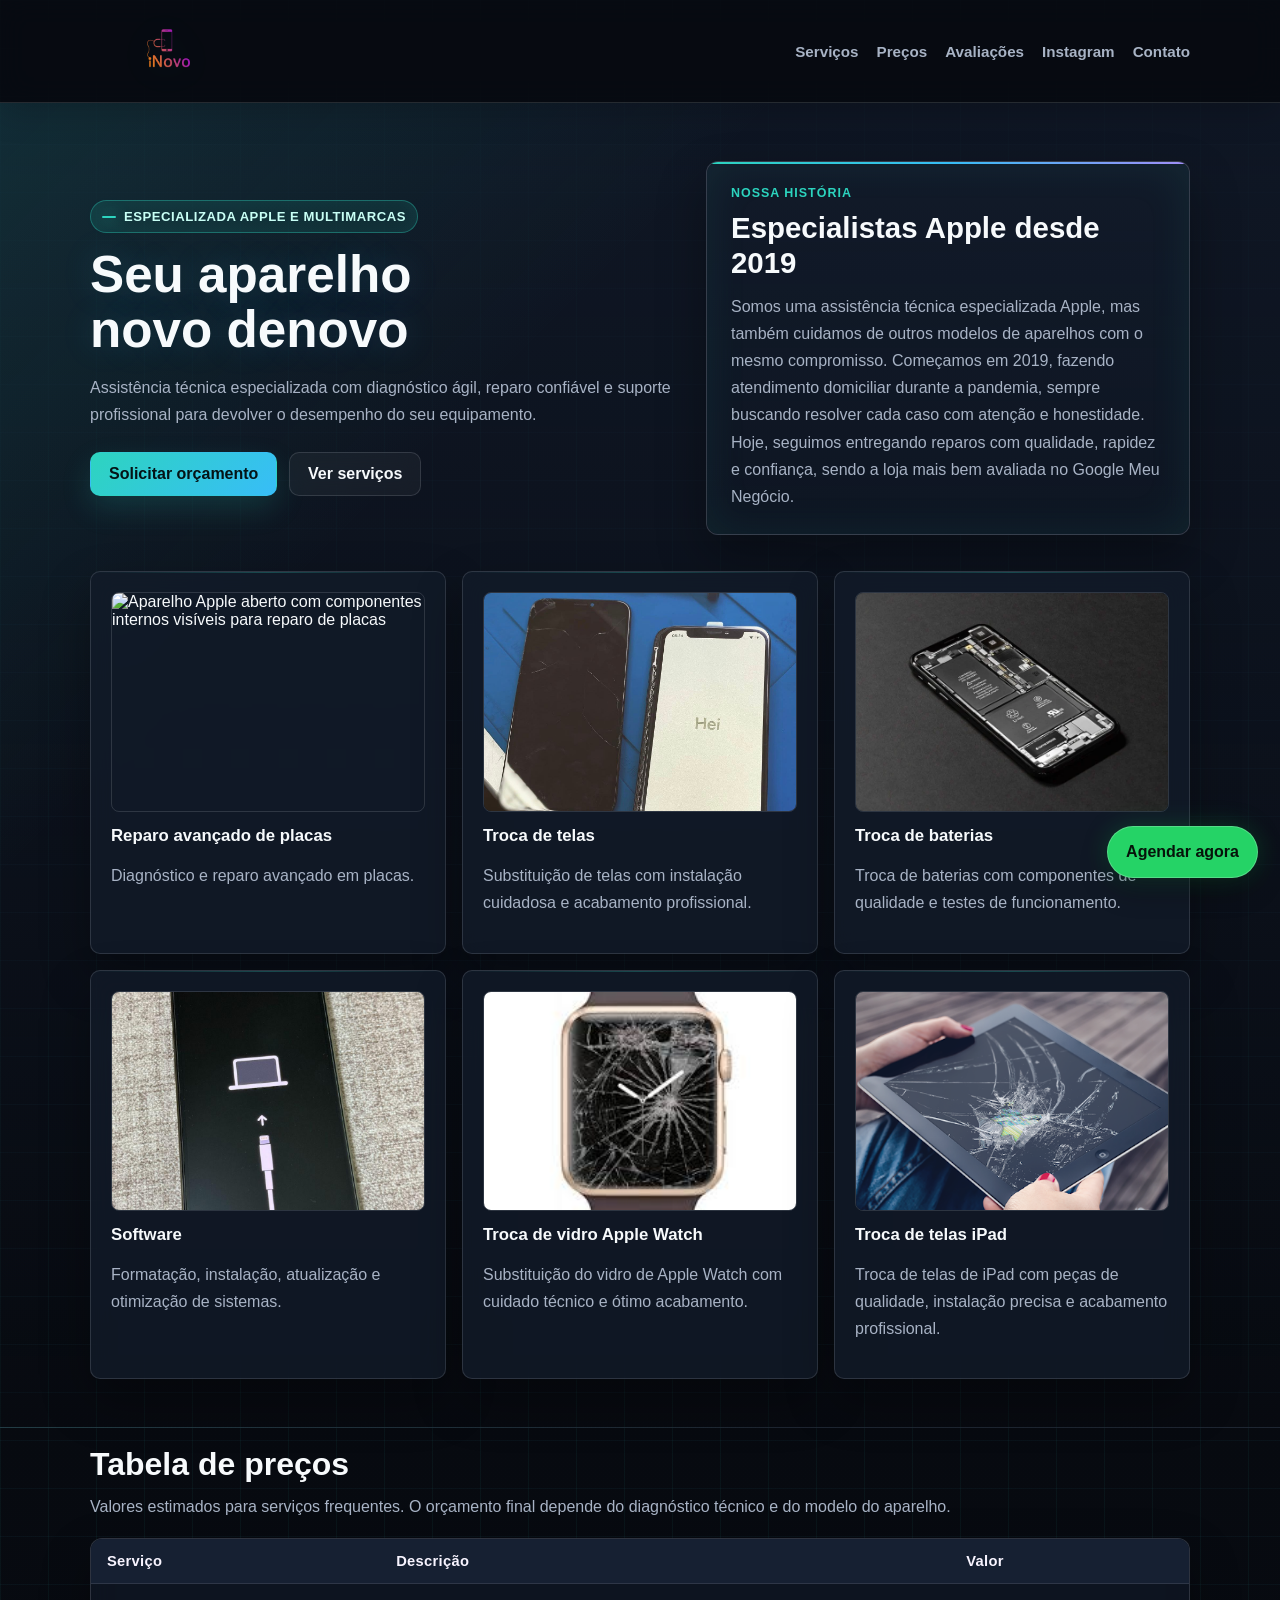
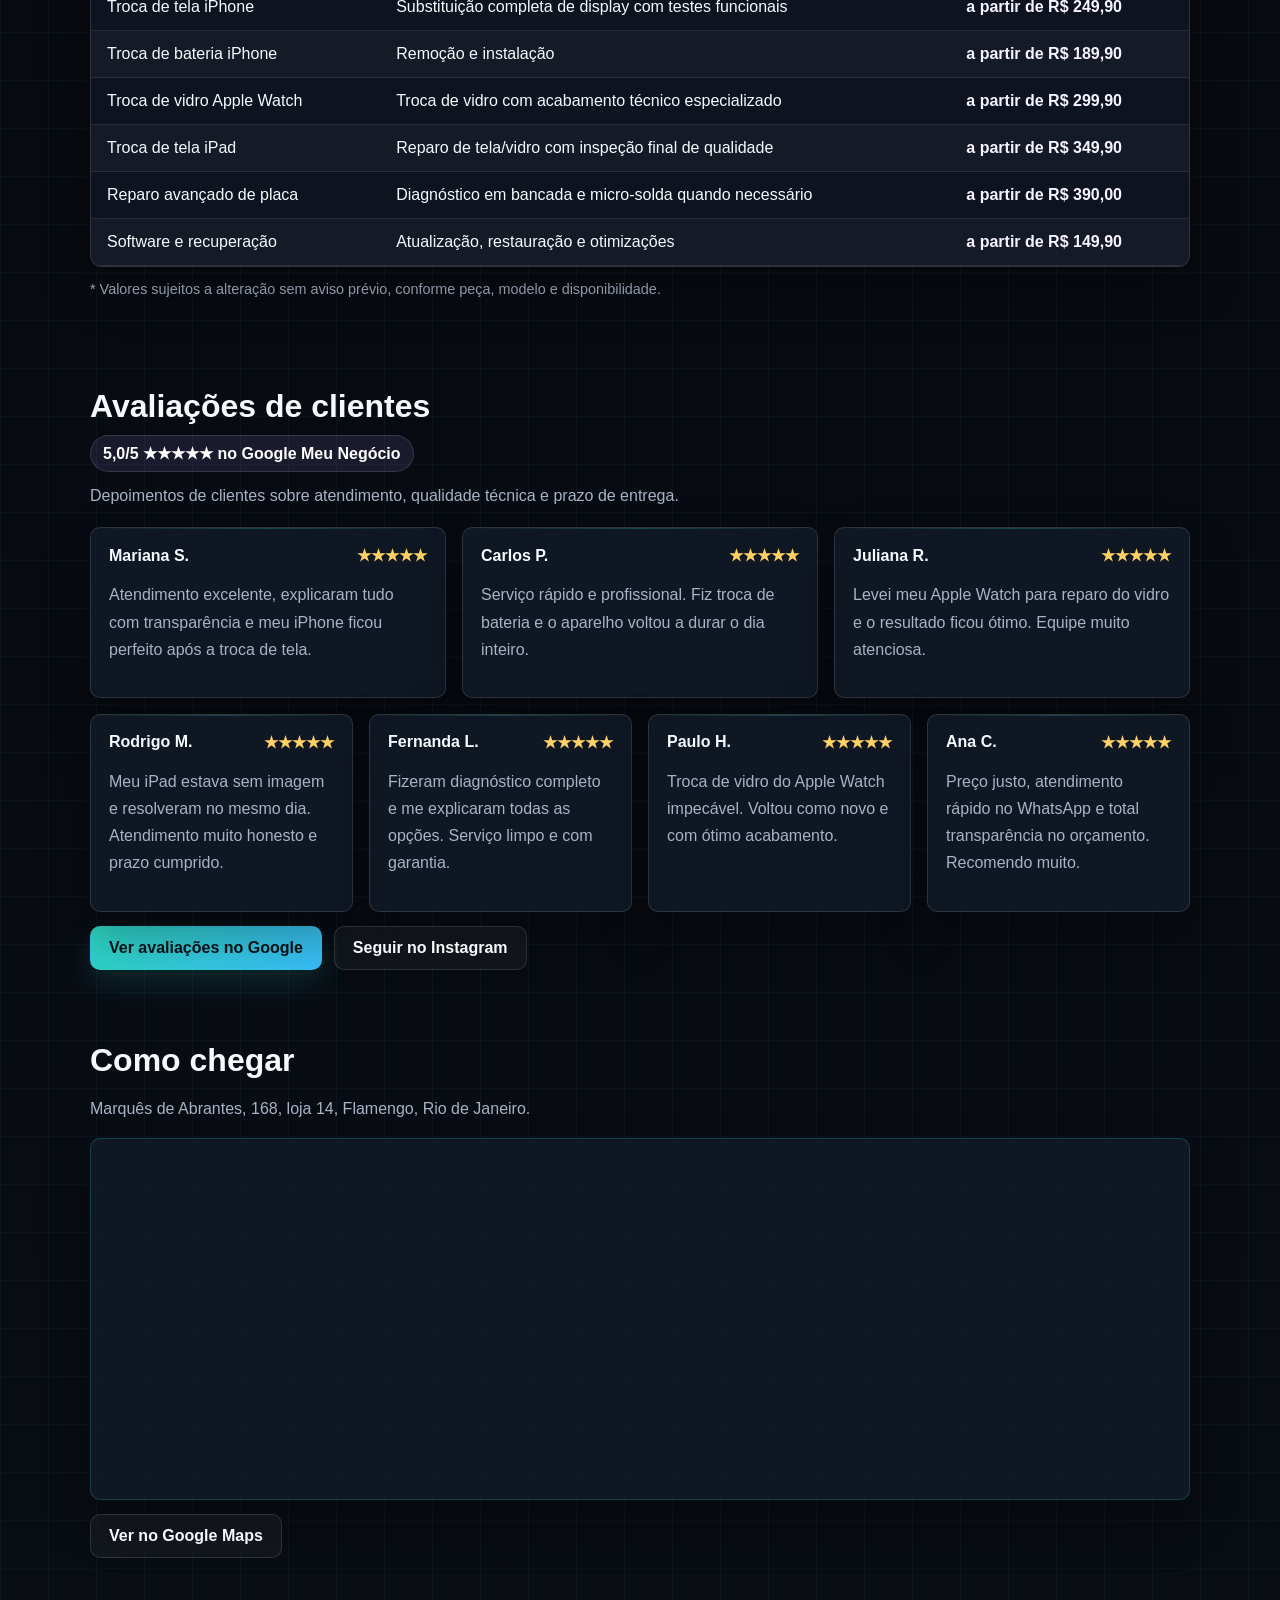
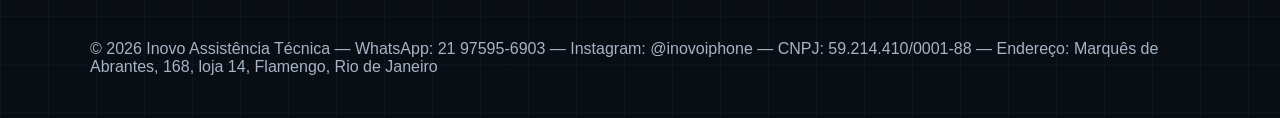
==== commit d64f4d2a: "Ajusta chamada principal para denovo" ====
--- a/index.html
+++ b/index.html
@@ -5,9 +5,24 @@
   <meta name="viewport" content="width=device-width, initial-scale=1.0" />
   <title>Inovo Assistência Técnica | Especializada Apple</title>
   <meta name="description" content="Assistência técnica especializada em iPhone, iPad e Apple Watch. Diagnóstico rápido e transparente." />
+  <meta name="robots" content="index, follow, max-image-preview:large" />
   <meta name="referrer" content="strict-origin-when-cross-origin" />
-  <meta http-equiv="Content-Security-Policy" content="default-src 'self'; img-src 'self' data: https://images.pexels.com; style-src 'self' https://fonts.googleapis.com; font-src https://fonts.gstatic.com; frame-src https://www.google.com https://maps.google.com; connect-src 'self'; script-src 'self'; object-src 'none'; base-uri 'self'; form-action 'self'; frame-ancestors 'self'; upgrade-insecure-requests" />
+  <meta http-equiv="Content-Security-Policy" content="default-src 'self'; img-src 'self' data: https://images.pexels.com; style-src 'self' https://fonts.googleapis.com; font-src https://fonts.gstatic.com; frame-src https://www.google.com https://maps.google.com; connect-src 'self'; script-src 'self'; object-src 'none'; base-uri 'self'; form-action 'self'; frame-ancestors 'none'; upgrade-insecure-requests" />
   <meta http-equiv="X-Content-Type-Options" content="nosniff" />
+  <link rel="canonical" href="https://www.inovo.tec.br/" />
+  <meta property="og:type" content="website" />
+  <meta property="og:locale" content="pt_BR" />
+  <meta property="og:site_name" content="Inovo Assistência Técnica" />
+  <meta property="og:title" content="Inovo Assistência Técnica | Especializada Apple" />
+  <meta property="og:description" content="Assistência técnica especializada em iPhone, iPad e Apple Watch no Flamengo, Rio de Janeiro. Diagnóstico rápido e transparente." />
+  <meta property="og:url" content="https://www.inovo.tec.br/" />
+  <meta property="og:image" content="https://www.inovo.tec.br/LOGO-INOV-fundo-ransparente.png" />
+  <meta name="twitter:card" content="summary" />
+  <meta name="twitter:title" content="Inovo Assistência Técnica | Especializada Apple" />
+  <meta name="twitter:description" content="Assistência técnica especializada em iPhone, iPad e Apple Watch no Flamengo, Rio de Janeiro." />
+  <meta name="twitter:image" content="https://www.inovo.tec.br/LOGO-INOV-fundo-ransparente.png" />
+  <link rel="icon" type="image/png" href="./LOGO-INOV-fundo-ransparente.png">
+  <link rel="apple-touch-icon" href="./LOGO-INOV-fundo-ransparente.png">
   <link rel="preconnect" href="https://fonts.googleapis.com">
   <link rel="preconnect" href="https://fonts.gstatic.com" crossorigin>
   <link href="https://fonts.googleapis.com/css2?family=Inter:wght@400;500;600;700;800&display=swap" rel="stylesheet">
@@ -35,7 +50,7 @@
         <div class="hero-inner">
           <div class="hero-copy">
             <span class="hero-kicker">Especializada Apple e multimarcas</span>
-            <h1>Seu aparelho novo de novo</h1>
+            <h1>Seu aparelho novo denovo</h1>
             <p>Assistência técnica especializada com diagnóstico ágil, reparo confiável e suporte profissional para devolver o desempenho do seu equipamento.</p>
             <div class="actions">
               <a class="btn btn-primary" href="https://wa.me/5521975956903?text=Ol%C3%A1%2C%20quero%20solicitar%20um%20or%C3%A7amento." target="_blank" rel="noopener noreferrer">Solicitar orçamento</a>
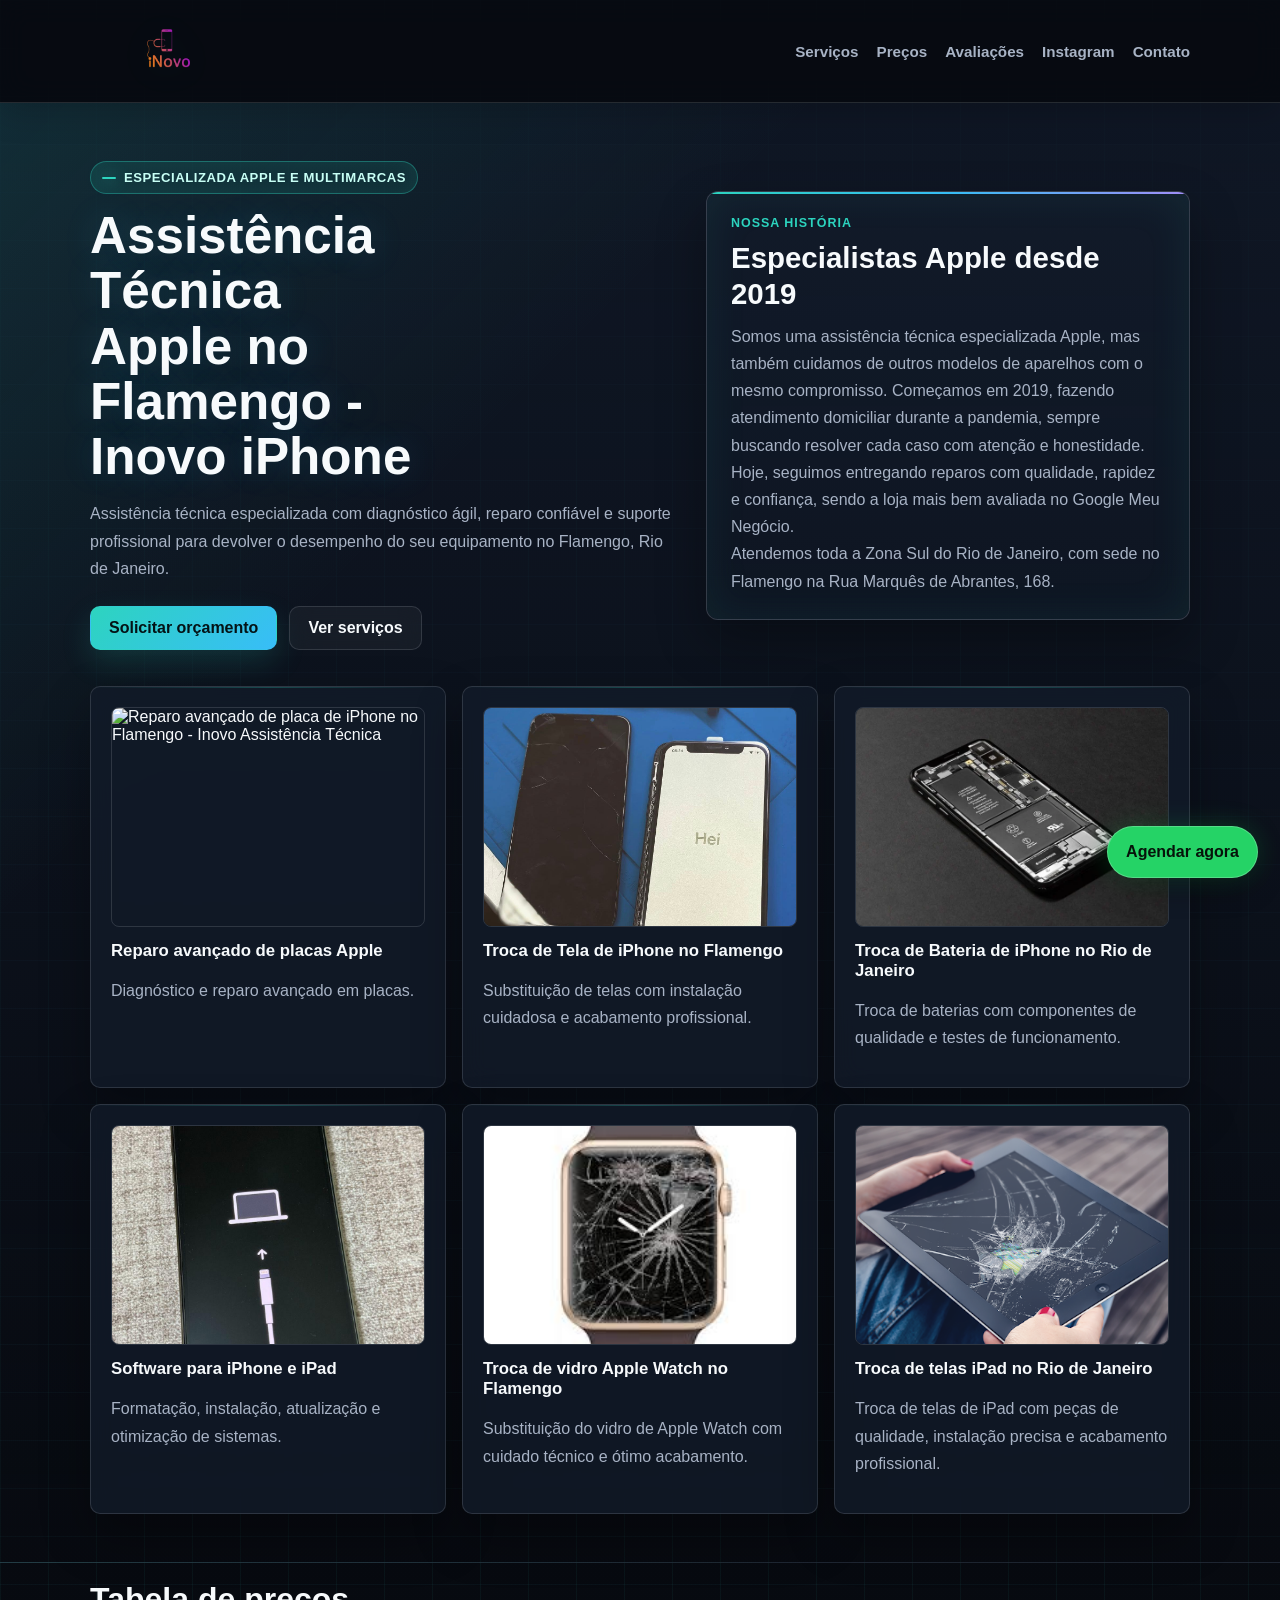
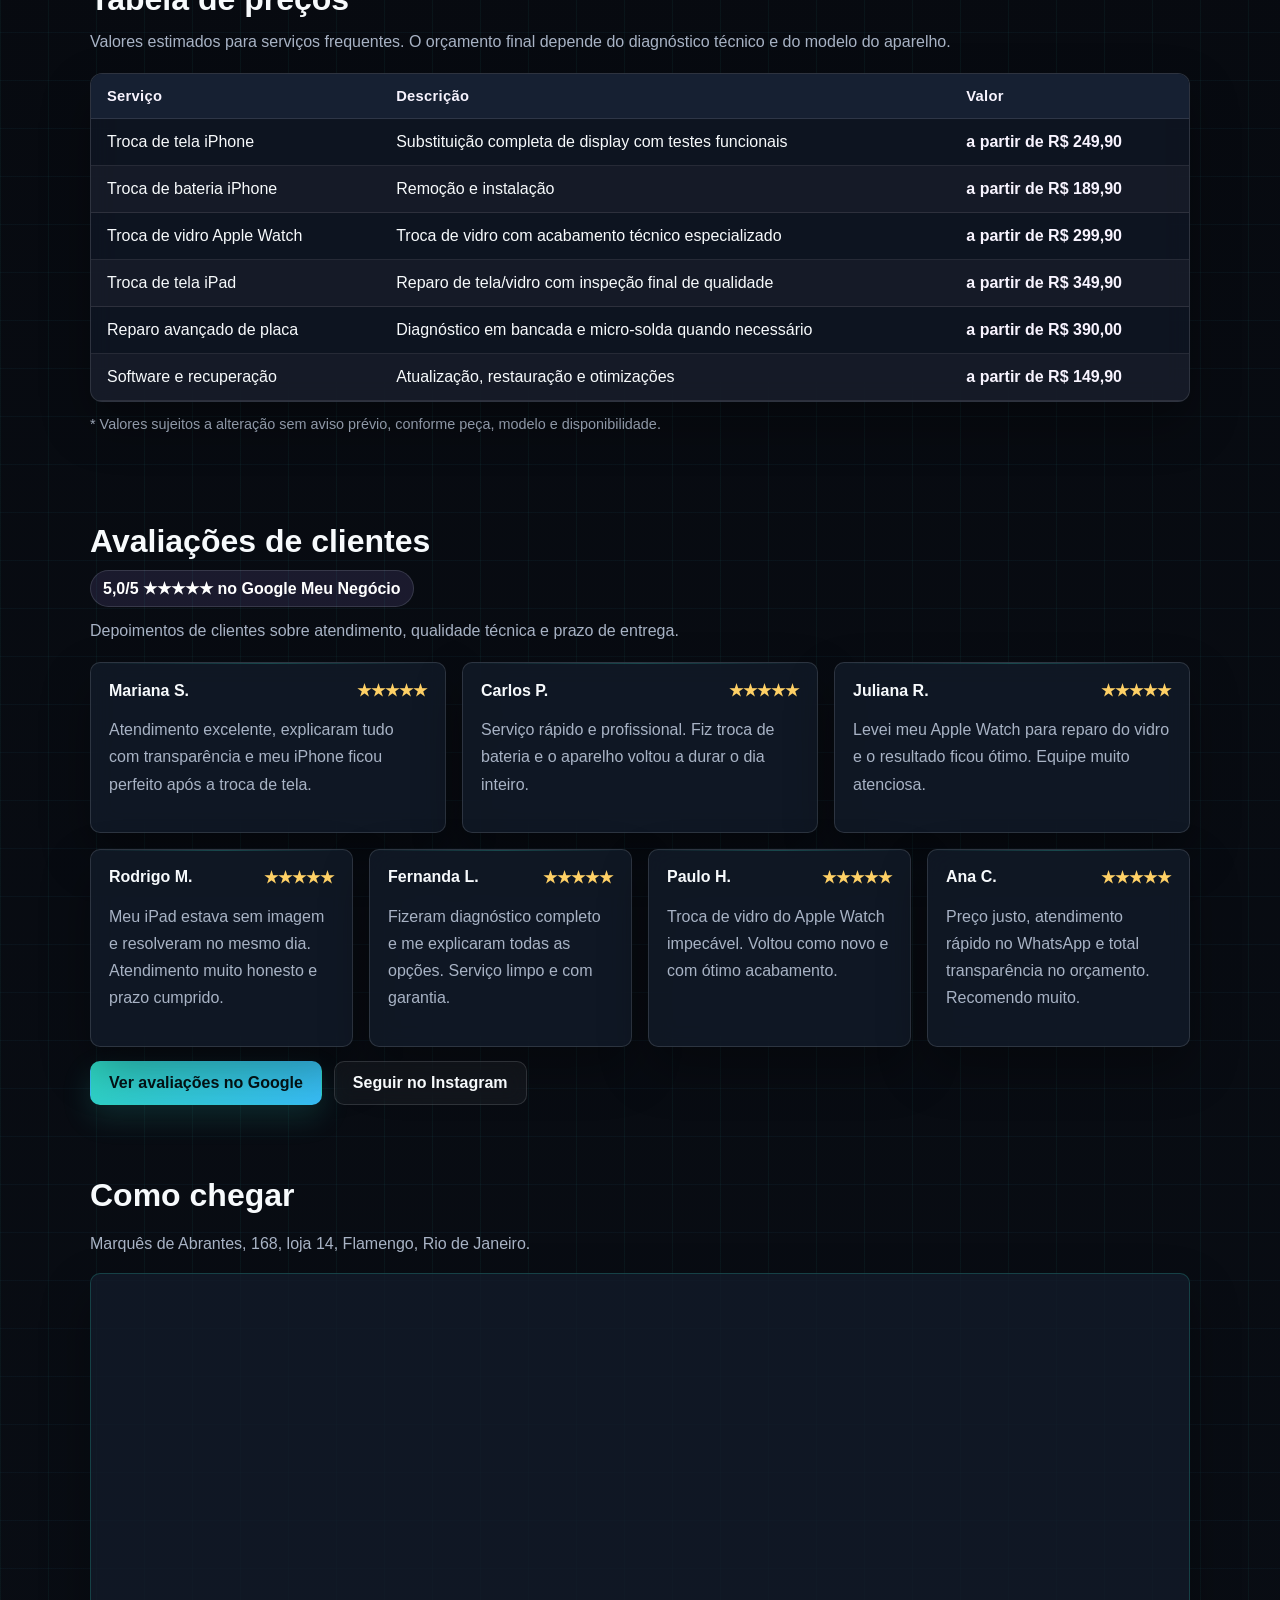
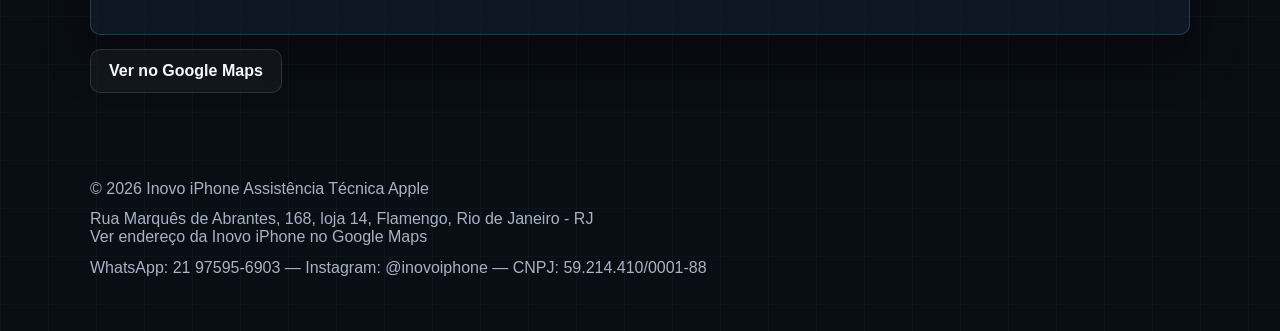
==== commit 6f4d32e9: "Otimize SEO local da Inovo" ====
--- a/index.html
+++ b/index.html
@@ -3,8 +3,8 @@
 <head>
   <meta charset="UTF-8" />
   <meta name="viewport" content="width=device-width, initial-scale=1.0" />
-  <title>Inovo Assistência Técnica | Especializada Apple</title>
-  <meta name="description" content="Assistência técnica especializada em iPhone, iPad e Apple Watch. Diagnóstico rápido e transparente." />
+  <title>Inovo iPhone | Assistência Técnica Apple no Flamengo, RJ</title>
+  <meta name="description" content="Especialista em conserto de iPhone, iPad e Apple Watch no Flamengo, Rio de Janeiro. Reparos rápidos, peças de qualidade e garantia. Orçamento grátis!" />
   <meta name="robots" content="index, follow, max-image-preview:large" />
   <meta name="referrer" content="strict-origin-when-cross-origin" />
   <meta http-equiv="Content-Security-Policy" content="default-src 'self'; img-src 'self' data: https://images.pexels.com; style-src 'self' https://fonts.googleapis.com; font-src https://fonts.gstatic.com; frame-src https://www.google.com https://maps.google.com; connect-src 'self'; script-src 'self'; object-src 'none'; base-uri 'self'; form-action 'self'; frame-ancestors 'none'; upgrade-insecure-requests" />
@@ -13,13 +13,13 @@
   <meta property="og:type" content="website" />
   <meta property="og:locale" content="pt_BR" />
   <meta property="og:site_name" content="Inovo Assistência Técnica" />
-  <meta property="og:title" content="Inovo Assistência Técnica | Especializada Apple" />
-  <meta property="og:description" content="Assistência técnica especializada em iPhone, iPad e Apple Watch no Flamengo, Rio de Janeiro. Diagnóstico rápido e transparente." />
+  <meta property="og:title" content="Inovo iPhone | Assistência Técnica Apple no Flamengo, RJ" />
+  <meta property="og:description" content="Especialista em conserto de iPhone, iPad e Apple Watch no Flamengo, Rio de Janeiro. Reparos rápidos, peças de qualidade e garantia. Orçamento grátis!" />
   <meta property="og:url" content="https://www.inovo.tec.br/" />
   <meta property="og:image" content="https://www.inovo.tec.br/LOGO-INOV-fundo-ransparente.png" />
   <meta name="twitter:card" content="summary" />
-  <meta name="twitter:title" content="Inovo Assistência Técnica | Especializada Apple" />
-  <meta name="twitter:description" content="Assistência técnica especializada em iPhone, iPad e Apple Watch no Flamengo, Rio de Janeiro." />
+  <meta name="twitter:title" content="Inovo iPhone | Assistência Técnica Apple no Flamengo, RJ" />
+  <meta name="twitter:description" content="Especialista em conserto de iPhone, iPad e Apple Watch no Flamengo, Rio de Janeiro." />
   <meta name="twitter:image" content="https://www.inovo.tec.br/LOGO-INOV-fundo-ransparente.png" />
   <link rel="icon" type="image/png" href="./LOGO-INOV-fundo-ransparente.png">
   <link rel="apple-touch-icon" href="./LOGO-INOV-fundo-ransparente.png">
@@ -32,7 +32,7 @@
   <header>
     <div class="container nav">
       <div class="logo">
-        <img src="./LOGO-INOV-fundo-ransparente.png" alt="Logo Inovo Assistência Técnica" />
+        <img src="./LOGO-INOV-fundo-ransparente.png" alt="Logo Inovo iPhone assistência técnica Apple no Flamengo" />
       </div>
       <nav class="nav-links" aria-label="Navegação principal">
         <a href="#servicos">Serviços</a>
@@ -50,8 +50,8 @@
         <div class="hero-inner">
           <div class="hero-copy">
             <span class="hero-kicker">Especializada Apple e multimarcas</span>
-            <h1>Seu aparelho novo denovo</h1>
-            <p>Assistência técnica especializada com diagnóstico ágil, reparo confiável e suporte profissional para devolver o desempenho do seu equipamento.</p>
+            <h1>Assistência Técnica Apple no Flamengo - Inovo iPhone</h1>
+            <p>Assistência técnica especializada com diagnóstico ágil, reparo confiável e suporte profissional para devolver o desempenho do seu equipamento no Flamengo, Rio de Janeiro.</p>
             <div class="actions">
               <a class="btn btn-primary" href="https://wa.me/5521975956903?text=Ol%C3%A1%2C%20quero%20solicitar%20um%20or%C3%A7amento." target="_blank" rel="noopener noreferrer">Solicitar orçamento</a>
               <a class="btn btn-ghost" href="#servicos">Ver serviços</a>
@@ -61,38 +61,39 @@
             <span class="story-eyebrow">Nossa história</span>
             <h2>Especialistas Apple desde 2019</h2>
             <p>Somos uma assistência técnica especializada Apple, mas também cuidamos de outros modelos de aparelhos com o mesmo compromisso. Começamos em 2019, fazendo atendimento domiciliar durante a pandemia, sempre buscando resolver cada caso com atenção e honestidade. Hoje, seguimos entregando reparos com qualidade, rapidez e confiança, sendo a loja mais bem avaliada no Google Meu Negócio.</p>
+            <p>Atendemos toda a Zona Sul do Rio de Janeiro, com sede no Flamengo na Rua Marquês de Abrantes, 168.</p>
           </div>
         </div>
 
         <div class="grid" id="servicos">
           <article class="card">
-            <img class="service-image" src="https://images.pexels.com/photos/6755132/pexels-photo-6755132.jpeg?auto=compress&amp;cs=tinysrgb&amp;w=1200" alt="Aparelho Apple aberto com componentes internos visíveis para reparo de placas" loading="lazy" />
-            <h3>Reparo avançado de placas</h3>
+            <img class="service-image" src="https://images.pexels.com/photos/6755132/pexels-photo-6755132.jpeg?auto=compress&amp;cs=tinysrgb&amp;w=1200" alt="Reparo avançado de placa de iPhone no Flamengo - Inovo Assistência Técnica" loading="lazy" />
+            <h3>Reparo avançado de placas Apple</h3>
             <p>Diagnóstico e reparo avançado em placas.</p>
           </article>
           <article class="card">
-            <img class="service-image" src="./inovo troca de tela.jpeg" alt="iPhone com tela quebrada para serviço de troca de telas" loading="lazy" />
-            <h3>Troca de telas</h3>
+            <img class="service-image" src="./inovo troca de tela.jpeg" alt="Conserto de tela de iPhone no Flamengo - Inovo Assistência Técnica" loading="lazy" />
+            <h2>Troca de Tela de iPhone no Flamengo</h2>
             <p>Substituição de telas com instalação cuidadosa e acabamento profissional.</p>
           </article>
           <article class="card">
-            <img class="service-image" src="./740043.webp" alt="iPhone aberto com bateria em destaque para troca de bateria" loading="lazy" />
-            <h3>Troca de baterias</h3>
+            <img class="service-image" src="./740043.webp" alt="Troca de bateria de iPhone no Rio de Janeiro - Inovo iPhone" loading="lazy" />
+            <h2>Troca de Bateria de iPhone no Rio de Janeiro</h2>
             <p>Troca de baterias com componentes de qualidade e testes de funcionamento.</p>
           </article>
           <article class="card">
-            <img class="service-image" src="./qri4t9t5kdfc1.jpeg" alt="iPhone em modo de recuperação DFU para serviço de software" loading="lazy" />
-            <h3>Software</h3>
+            <img class="service-image" src="./qri4t9t5kdfc1.jpeg" alt="Recuperação de software de iPhone no Flamengo - Inovo Assistência Técnica" loading="lazy" />
+            <h3>Software para iPhone e iPad</h3>
             <p>Formatação, instalação, atualização e otimização de sistemas.</p>
           </article>
           <article class="card">
-            <img class="service-image" src="./images (3).jfif" alt="Apple Watch com vidro quebrado para serviço de troca de vidro" loading="lazy" />
-            <h3>Troca de vidro Apple Watch</h3>
+            <img class="service-image" src="./images (3).jfif" alt="Troca de vidro de Apple Watch no Flamengo - Inovo iPhone" loading="lazy" />
+            <h3>Troca de vidro Apple Watch no Flamengo</h3>
             <p>Substituição do vidro de Apple Watch com cuidado técnico e ótimo acabamento.</p>
           </article>
           <article class="card">
-            <img class="service-image" src="./ipad2.webp" alt="iPad com tela danificada para serviço de troca de telas" loading="lazy" />
-            <h3>Troca de telas iPad</h3>
+            <img class="service-image" src="./ipad2.webp" alt="Troca de tela de iPad no Rio de Janeiro - Inovo Assistência Técnica" loading="lazy" />
+            <h3>Troca de telas iPad no Rio de Janeiro</h3>
             <p>Troca de telas de iPad com peças de qualidade, instalação precisa e acabamento profissional.</p>
           </article>
         </div>
@@ -245,11 +246,17 @@
 
   <footer id="contato">
     <div class="container">
-      © 2026 Inovo Assistência Técnica — 
-      <a href="https://wa.me/5521975956903?text=Ol%C3%A1%2C%20vim%20pelo%20site%20e%20quero%20atendimento." target="_blank" rel="noopener noreferrer">WhatsApp: 21 97595-6903</a>
-      — <a href="https://www.instagram.com/inovoiphone/" target="_blank" rel="noopener noreferrer">Instagram: @inovoiphone</a>
-      — CNPJ: 59.214.410/0001-88
-      — Endereço: Marquês de Abrantes, 168, loja 14, Flamengo, Rio de Janeiro
+      <p>© 2026 Inovo iPhone Assistência Técnica Apple</p>
+      <address>
+        Rua Marquês de Abrantes, 168, loja 14, Flamengo, Rio de Janeiro - RJ
+        <br>
+        <a href="https://maps.google.com/?q=Marqu%C3%AAs%20de%20Abrantes%2C%20168%2C%20loja%2014%2C%20Flamengo%2C%20Rio%20de%20Janeiro" target="_blank" rel="noopener noreferrer">Ver endereço da Inovo iPhone no Google Maps</a>
+      </address>
+      <p>
+        <a href="https://wa.me/5521975956903?text=Ol%C3%A1%2C%20vim%20pelo%20site%20e%20quero%20atendimento." target="_blank" rel="noopener noreferrer">WhatsApp: 21 97595-6903</a>
+        — <a href="https://www.instagram.com/inovoiphone/" target="_blank" rel="noopener noreferrer">Instagram: @inovoiphone</a>
+        — CNPJ: 59.214.410/0001-88
+      </p>
     </div>
   </footer>
 </body>
--- a/style.css
+++ b/style.css
@@ -202,7 +202,7 @@
       opacity:.7;
     }
     .card:hover,.review-card:hover{transform:translateY(-3px);border-color:rgba(45,212,191,.28)}
-    .card h3{margin:0 0 8px;font-size:1.05rem}
+    .card h2,.card h3{margin:0 0 8px;font-size:1.05rem}
     .service-image{
       width:100%;
       height:220px;
@@ -306,6 +306,8 @@
     .map-wrap iframe{width:100%;height:360px;border:0;display:block}
     .location-actions{display:flex;gap:12px;flex-wrap:wrap;margin-top:14px}
     footer{padding:28px 0 42px;color:var(--muted)}
+    footer p,footer address{margin:0 0 8px}
+    footer address{font-style:normal}
     @media (max-width:900px){
       .hero-inner,.grid,.reviews-grid,.reviews-grid.more{grid-template-columns:1fr}
       .nav-links{display:none}
